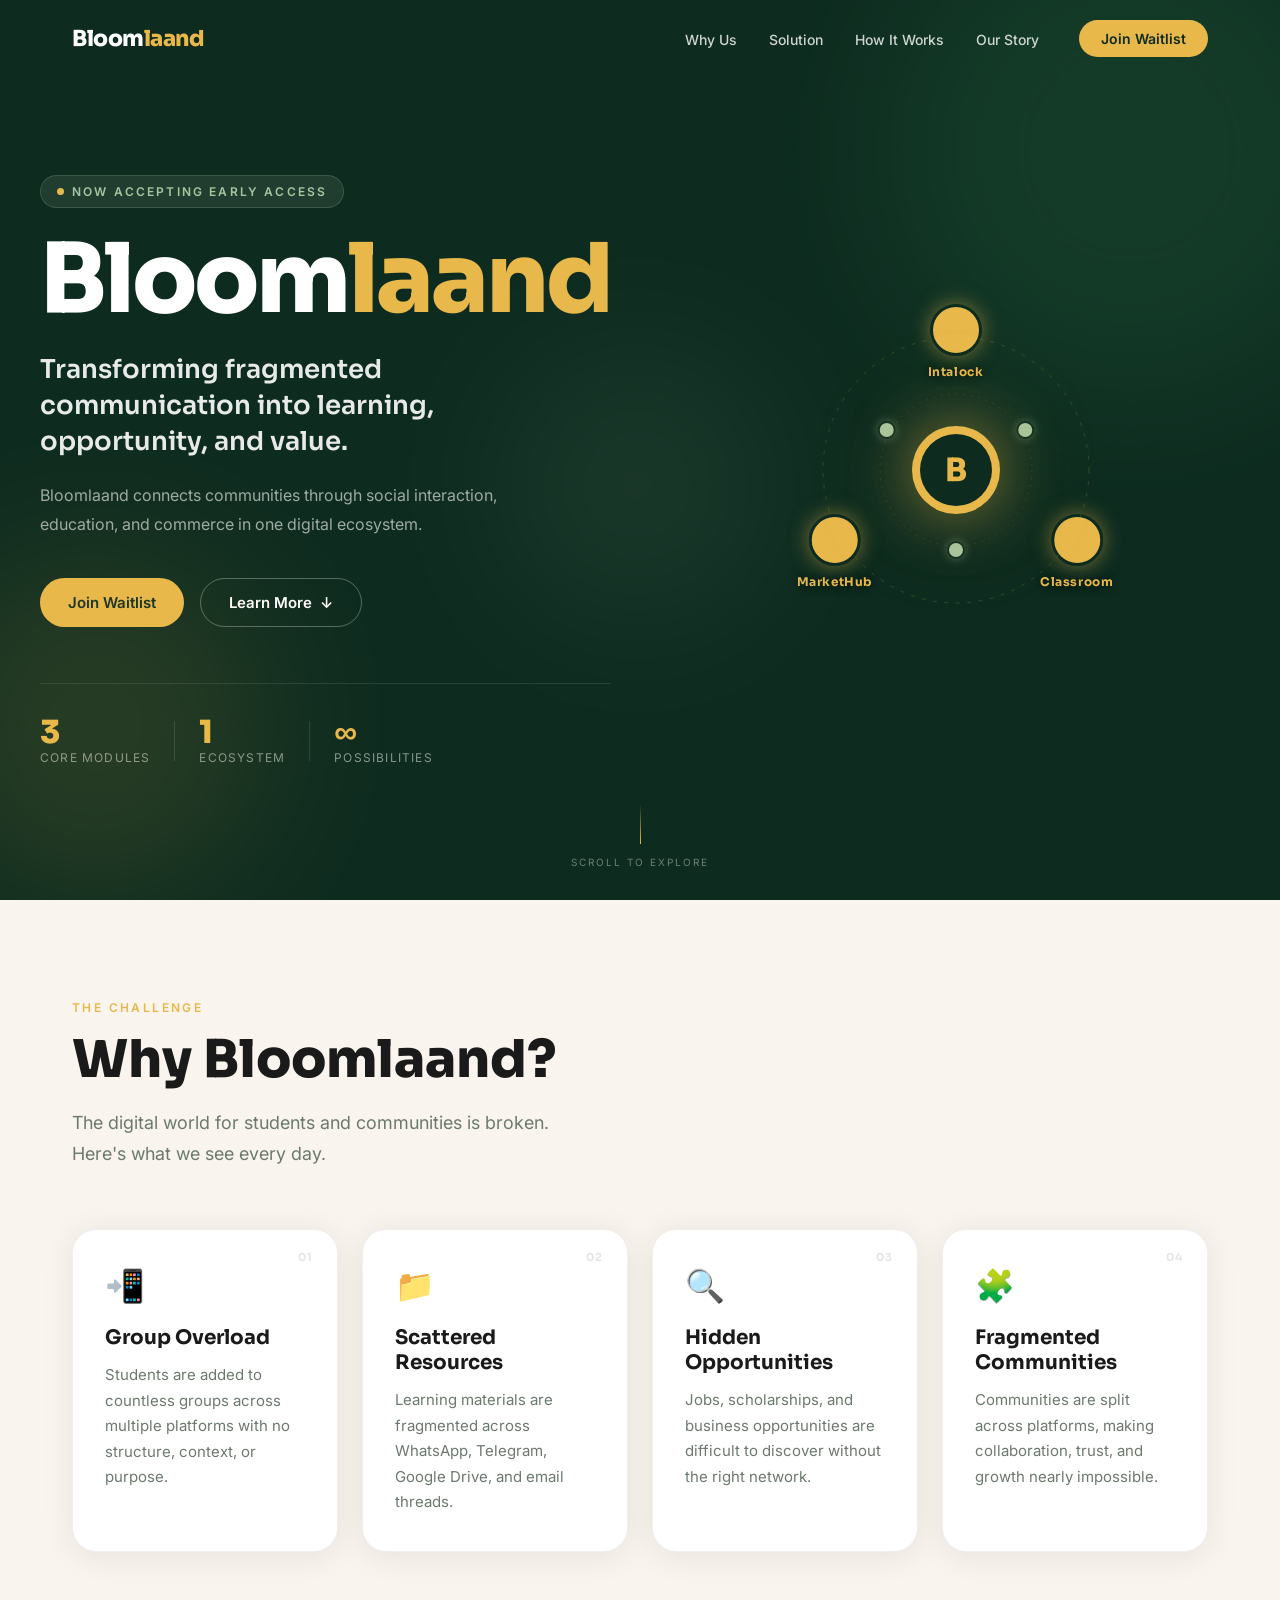
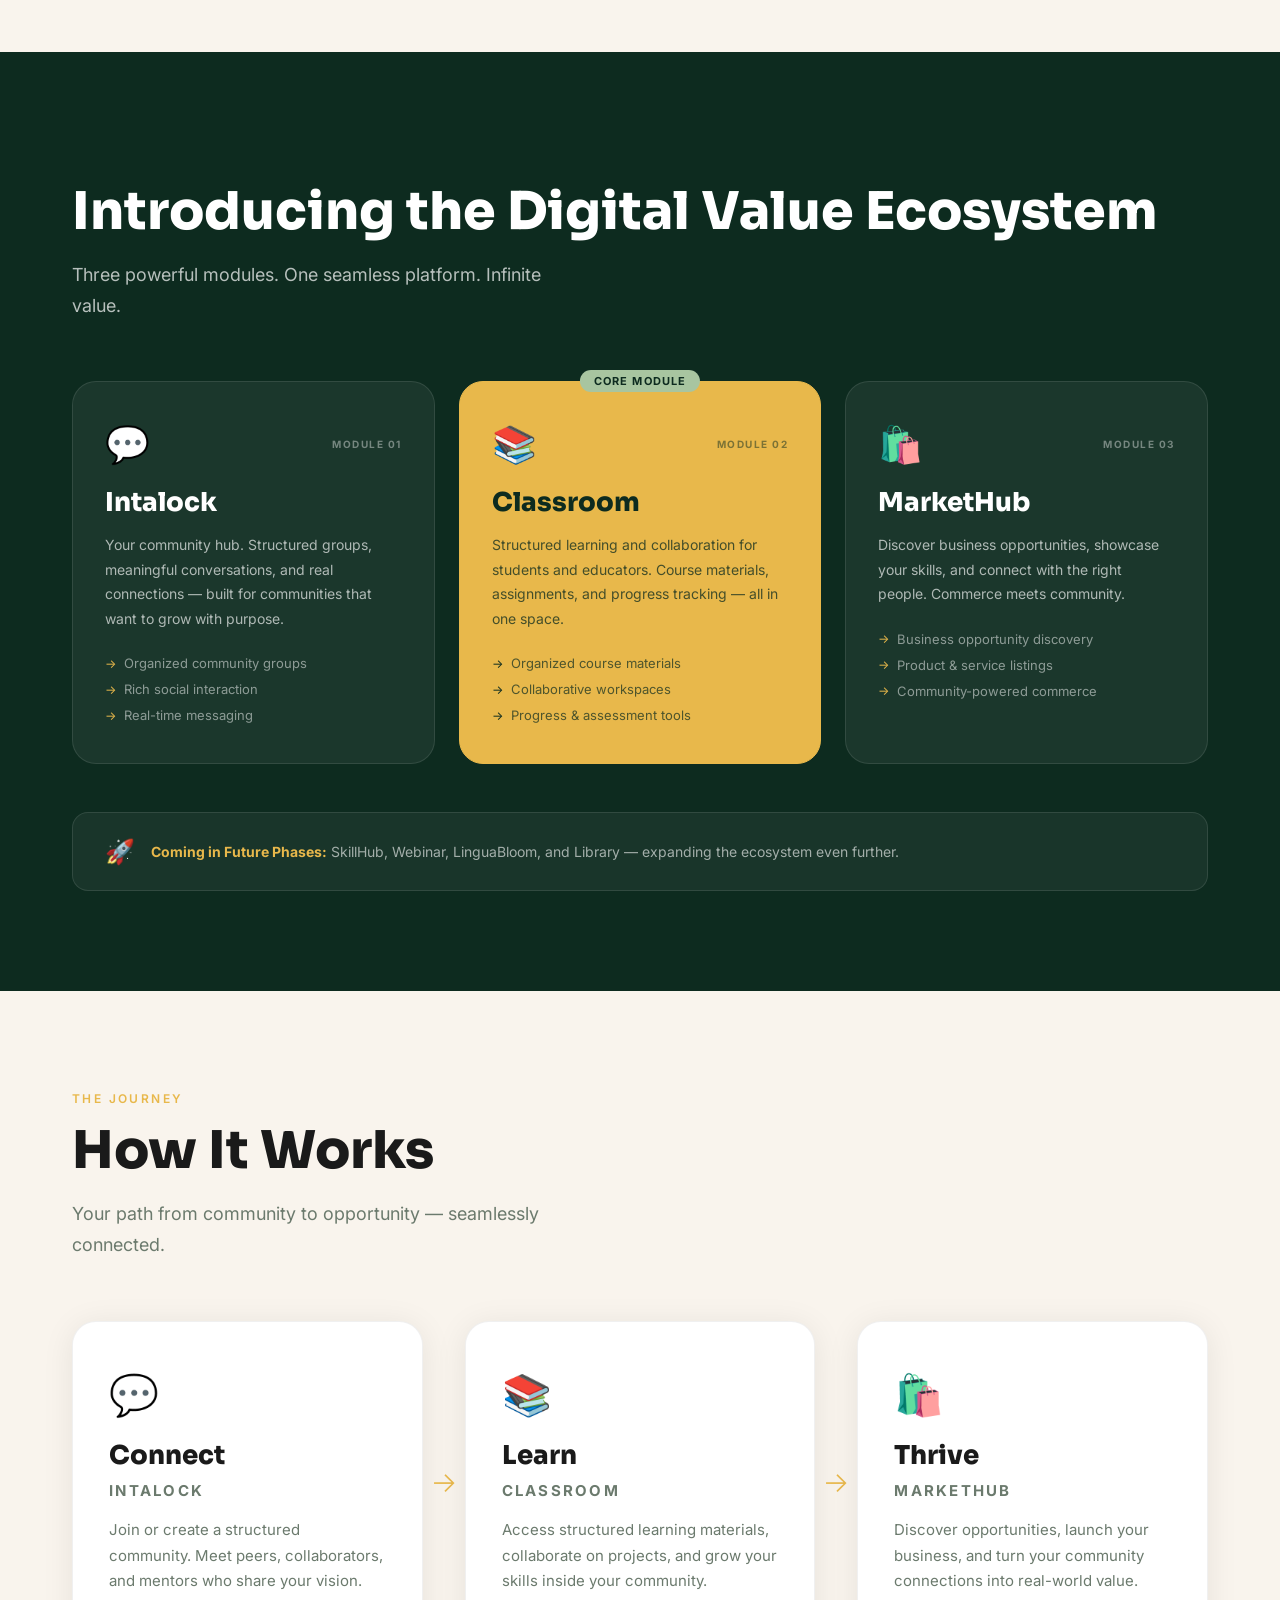
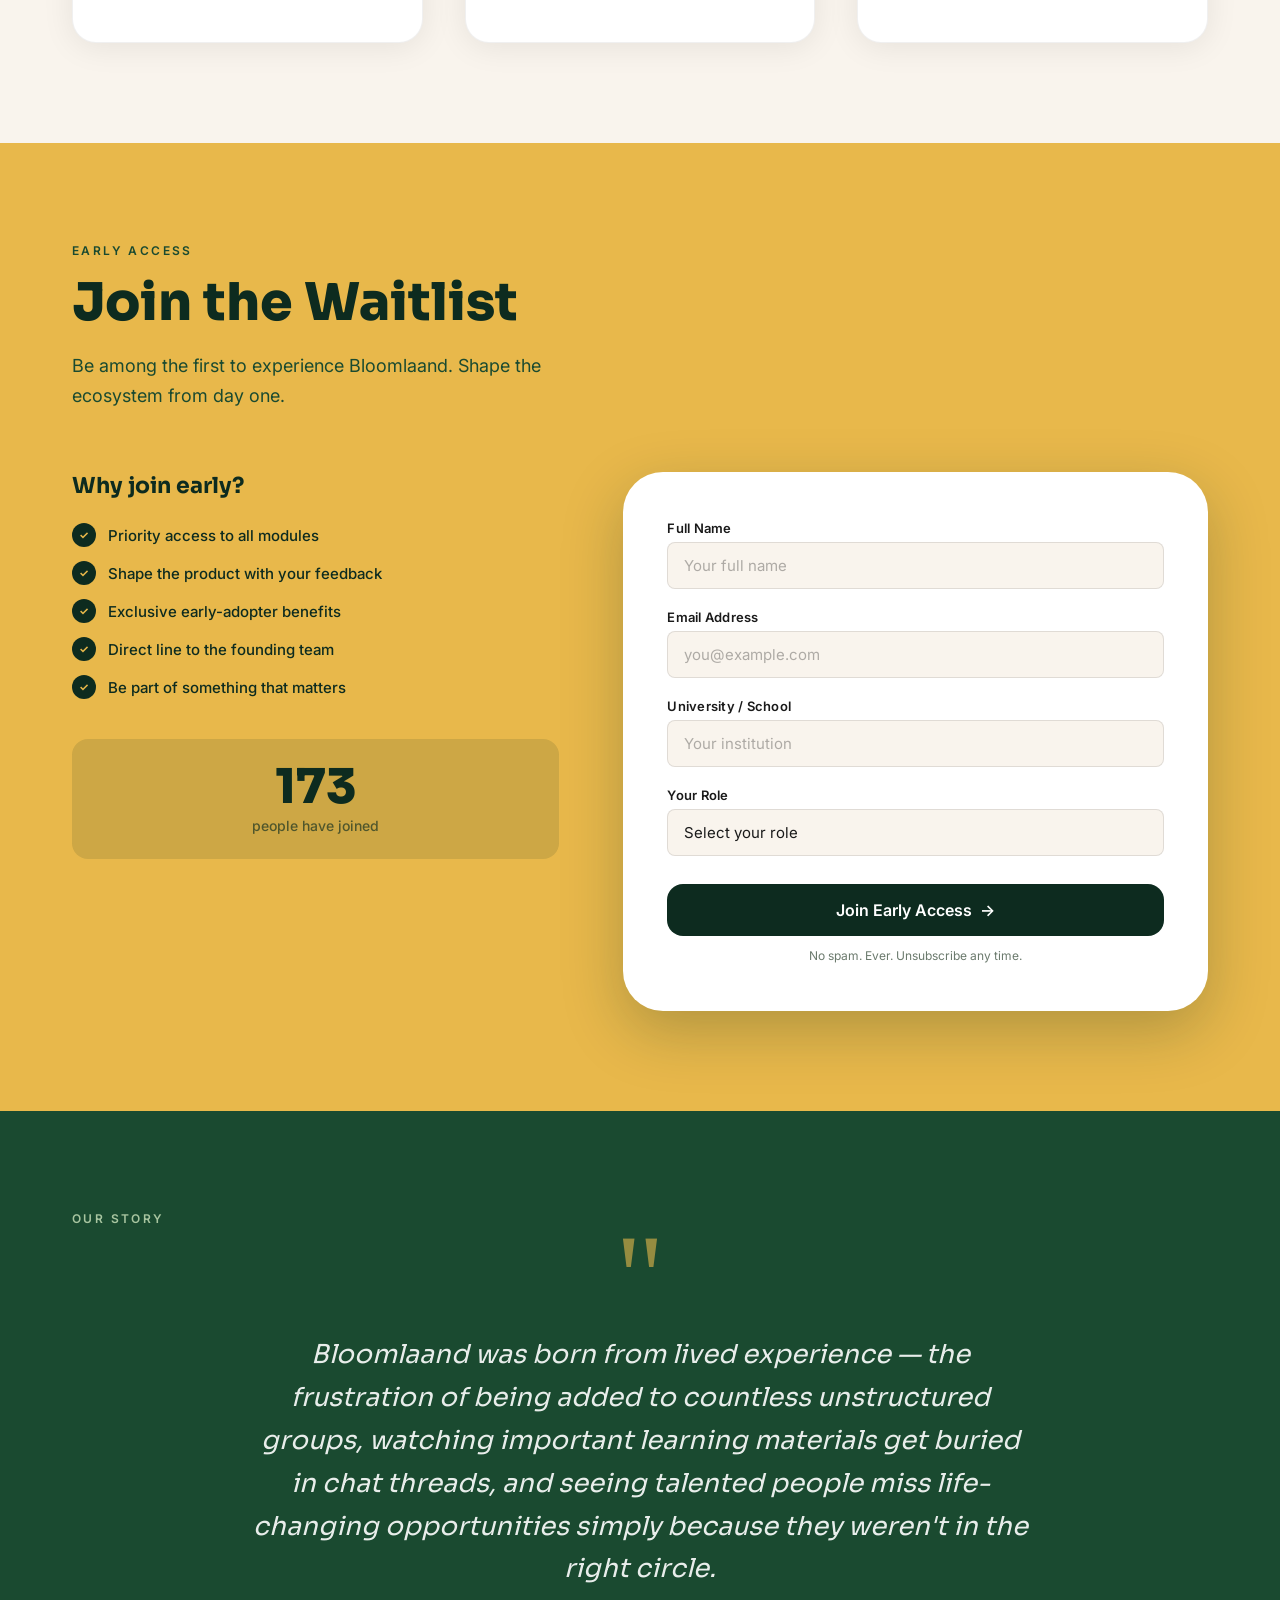
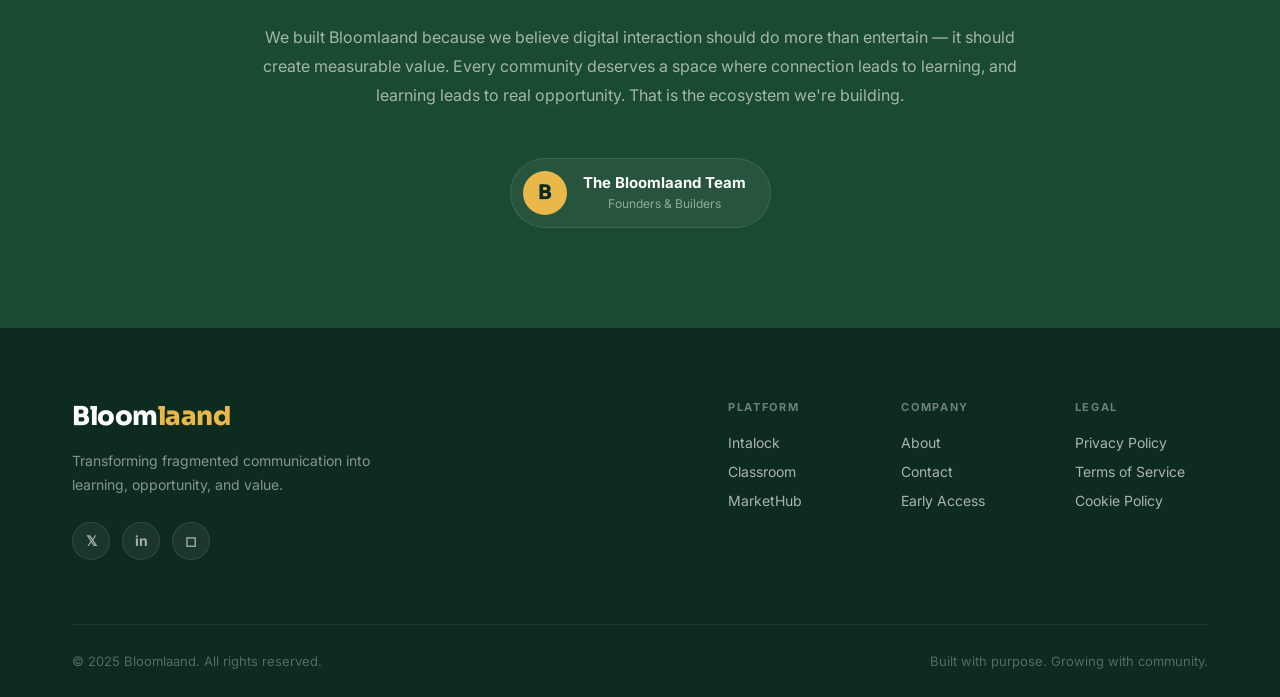
==== index.html @ a19d8951 "bloomlaand landing page" ====
<!DOCTYPE html>
<html lang="en">
<head>
  <meta charset="UTF-8" />
  <meta name="viewport" content="width=device-width, initial-scale=1.0"/>
  <title>Bloomlaand — Digital Value Ecosystem</title>
  <link rel="preconnect" href="https://fonts.googleapis.com"/>
  <link rel="preconnect" href="https://fonts.gstatic.com" crossorigin/>
  <link href="https://fonts.googleapis.com/css2?family=Sora:wght@300;400;600;700;800&family=Inter:wght@300;400;500;600&display=swap" rel="stylesheet"/>
  <link rel="stylesheet" href="style.css"/>
</head>
<body>

  <!-- NAV -->
  <nav class="nav" id="navbar">
    <div class="nav__inner">
      <a href="#" class="nav__logo">Bloom<span>laand</span></a>
      <ul class="nav__links">
        <li><a href="#problem">Why Us</a></li>
        <li><a href="#solution">Solution</a></li>
        <li><a href="#how">How It Works</a></li>
        <li><a href="#founder">Our Story</a></li>
      </ul>
      <a href="#waitlist" class="btn btn--nav">Join Waitlist</a>
      <button class="nav__toggle" id="navToggle" aria-label="Toggle menu">
        <span></span><span></span><span></span>
      </button>
    </div>
    <div class="nav__overlay" id="navOverlay"></div>
    <div class="nav__mobile" id="navMobile">
      <button class="nav__mobile-close" id="navClose" aria-label="Close menu">✕</button>
      <a href="#problem">Why Us</a>
      <a href="#solution">Solution</a>
      <a href="#how">How It Works</a>
      <a href="#founder">Our Story</a>
      <a href="#waitlist" class="btn btn--nav">Join Waitlist</a>
    </div>
  </nav>

  <!-- SECTION 1: HERO -->
  <section class="hero" id="home">
    <div class="hero__bg-orbs">
      <div class="orb orb--1"></div>
      <div class="orb orb--2"></div>
      <div class="orb orb--3"></div>
    </div>
    <div class="hero__content">
      <div class="hero__text">
        <div class="hero__eyebrow">
          <span class="dot"></span> Now Accepting Early Access
        </div>
        <h1 class="hero__logo">Bloom<span>laand</span></h1>
        <h2 class="hero__headline">
          Transforming fragmented communication into learning, opportunity, and value.
        </h2>
        <p class="hero__sub">
          Bloomlaand connects communities through social interaction, education, and commerce in one digital ecosystem.
        </p>
        <div class="hero__cta">
          <a href="#waitlist" class="btn btn--primary">Join Waitlist</a>
          <a href="#solution" class="btn btn--ghost">Learn More <span class="arrow">↓</span></a>
        </div>
        <div class="hero__stats">
          <div class="stat">
            <strong>3</strong>
            <span>Core Modules</span>
          </div>
          <div class="stat__divider"></div>
          <div class="stat">
            <strong>1</strong>
            <span>Ecosystem</span>
          </div>
          <div class="stat__divider"></div>
          <div class="stat">
            <strong>∞</strong>
            <span>Possibilities</span>
          </div>
        </div>
      </div>
      <div class="hero__visual">
        <div class="orbit-system" id="orbitSystem">
          <div class="orbit-ring orbit-ring--outer">
            <div class="orbit-node" data-label="Intalock" data-icon="💬" style="--angle: 0deg;">
              <div class="node-dot"></div>
              <div class="node-label">Intalock</div>
            </div>
            <div class="orbit-node" data-label="Classroom" data-icon="📚" style="--angle: 120deg;">
              <div class="node-dot"></div>
              <div class="node-label">Classroom</div>
            </div>
            <div class="orbit-node" data-label="MarketHub" data-icon="🛒" style="--angle: 240deg;">
              <div class="node-dot"></div>
              <div class="node-label">MarketHub</div>
            </div>
          </div>
          <div class="orbit-ring orbit-ring--inner">
            <div class="orbit-node orbit-node--small" style="--angle: 60deg;"><div class="node-dot"></div></div>
            <div class="orbit-node orbit-node--small" style="--angle: 180deg;"><div class="node-dot"></div></div>
            <div class="orbit-node orbit-node--small" style="--angle: 300deg;"><div class="node-dot"></div></div>
          </div>
          <div class="orbit-center">
            <div class="orbit-center__inner">
              <span class="orbit-center__letter">B</span>
            </div>
          </div>
          <svg class="orbit-svg" viewBox="0 0 400 400" xmlns="http://www.w3.org/2000/svg">
            <circle cx="200" cy="200" r="140" fill="none" stroke="rgba(232,184,75,0.2)" stroke-width="1" stroke-dasharray="4 8"/>
            <circle cx="200" cy="200" r="80" fill="none" stroke="rgba(168,197,160,0.15)" stroke-width="1" stroke-dasharray="2 6"/>
          </svg>
        </div>
      </div>
    </div>
    <div class="hero__scroll-cue">
      <div class="scroll-line"></div>
      <span>Scroll to explore</span>
    </div>
  </section>

  <!-- SECTION 2: THE PROBLEM -->
  <section class="problem section" id="problem">
    <div class="container">
      <div class="section-label">The Challenge</div>
      <h2 class="section-title">Why Bloomlaand?</h2>
      <p class="section-intro">The digital world for students and communities is broken. Here's what we see every day.</p>
      <div class="problem__grid">
        <div class="problem-card" data-index="01">
          <div class="problem-card__icon">📲</div>
          <h3>Group Overload</h3>
          <p>Students are added to countless groups across multiple platforms with no structure, context, or purpose.</p>
        </div>
        <div class="problem-card" data-index="02">
          <div class="problem-card__icon">📁</div>
          <h3>Scattered Resources</h3>
          <p>Learning materials are fragmented across WhatsApp, Telegram, Google Drive, and email threads.</p>
        </div>
        <div class="problem-card" data-index="03">
          <div class="problem-card__icon">🔍</div>
          <h3>Hidden Opportunities</h3>
          <p>Jobs, scholarships, and business opportunities are difficult to discover without the right network.</p>
        </div>
        <div class="problem-card" data-index="04">
          <div class="problem-card__icon">🧩</div>
          <h3>Fragmented Communities</h3>
          <p>Communities are split across platforms, making collaboration, trust, and growth nearly impossible.</p>
        </div>
      </div>
    </div>
  </section>

  <!-- SECTION 3: THE SOLUTION -->
  <section class="solution section section--dark" id="solution">
    <div class="container">
      <div class="section-label section-label--light">Our Answer</div>
      <h2 class="section-title section-title--light">Introducing the Digital Value Ecosystem</h2>
      <p class="section-intro section-intro--light">Three powerful modules. One seamless platform. Infinite value.</p>

      <div class="solution__cards">
        <div class="sol-card">
          <div class="sol-card__top">
            <div class="sol-card__icon">💬</div>
            <div class="sol-card__tag">Module 01</div>
          </div>
          <h3 class="sol-card__title">Intalock</h3>
          <p class="sol-card__desc">Your community hub. Structured groups, meaningful conversations, and real connections — built for communities that want to grow with purpose.</p>
          <ul class="sol-card__features">
            <li>Organized community groups</li>
            <li>Rich social interaction</li>
            <li>Real-time messaging</li>
          </ul>
        </div>
        <div class="sol-card sol-card--featured">
          <div class="sol-card__badge">Core Module</div>
          <div class="sol-card__top">
            <div class="sol-card__icon">📚</div>
            <div class="sol-card__tag">Module 02</div>
          </div>
          <h3 class="sol-card__title">Classroom</h3>
          <p class="sol-card__desc">Structured learning and collaboration for students and educators. Course materials, assignments, and progress tracking — all in one space.</p>
          <ul class="sol-card__features">
            <li>Organized course materials</li>
            <li>Collaborative workspaces</li>
            <li>Progress & assessment tools</li>
          </ul>
        </div>
        <div class="sol-card">
          <div class="sol-card__top">
            <div class="sol-card__icon">🛍️</div>
            <div class="sol-card__tag">Module 03</div>
          </div>
          <h3 class="sol-card__title">MarketHub</h3>
          <p class="sol-card__desc">Discover business opportunities, showcase your skills, and connect with the right people. Commerce meets community.</p>
          <ul class="sol-card__features">
            <li>Business opportunity discovery</li>
            <li>Product & service listings</li>
            <li>Community-powered commerce</li>
          </ul>
        </div>
      </div>

      <div class="coming-soon">
        <div class="coming-soon__icon">🚀</div>
        <p><strong>Coming in Future Phases:</strong> SkillHub, Webinar, LinguaBloom, and Library — expanding the ecosystem even further.</p>
      </div>
    </div>
  </section>

  <!-- SECTION 4: HOW IT WORKS -->
  <section class="how section" id="how">
    <div class="container">
      <div class="section-label">The Journey</div>
      <h2 class="section-title">How It Works</h2>
      <p class="section-intro">Your path from community to opportunity — seamlessly connected.</p>
      <div class="flow">
        <div class="flow__step" id="flowStep1">
          <div class="flow__icon">💬</div>
          <div class="flow__content">
            <h3>Connect</h3>
            <p class="flow__module">Intalock</p>
            <p>Join or create a structured community. Meet peers, collaborators, and mentors who share your vision.</p>
          </div>
        </div>
        <div class="flow__arrow" id="flowArrow1">
          <div class="arrow-line"></div>
          <span>→</span>
        </div>
        <div class="flow__step" id="flowStep2">
          <div class="flow__icon">📚</div>
          <div class="flow__content">
            <h3>Learn</h3>
            <p class="flow__module">Classroom</p>
            <p>Access structured learning materials, collaborate on projects, and grow your skills inside your community.</p>
          </div>
        </div>
        <div class="flow__arrow" id="flowArrow2">
          <div class="arrow-line"></div>
          <span>→</span>
        </div>
        <div class="flow__step" id="flowStep3">
          <div class="flow__icon">🛍️</div>
          <div class="flow__content">
            <h3>Thrive</h3>
            <p class="flow__module">MarketHub</p>
            <p>Discover opportunities, launch your business, and turn your community connections into real-world value.</p>
          </div>
        </div>
      </div>

      <div class="flow__mobile">
        <div class="flow-mobile__item">
          <div class="flow-mobile__num">1</div>
          <div class="flow-mobile__body">
            <h4>Connect via Intalock</h4>
            <p>Build your community</p>
          </div>
        </div>
        <div class="flow-mobile__connector"></div>
        <div class="flow-mobile__item">
          <div class="flow-mobile__num">2</div>
          <div class="flow-mobile__body">
            <h4>Learn in Classroom</h4>
            <p>Grow your skills</p>
          </div>
        </div>
        <div class="flow-mobile__connector"></div>
        <div class="flow-mobile__item">
          <div class="flow-mobile__num">3</div>
          <div class="flow-mobile__body">
            <h4>Thrive on MarketHub</h4>
            <p>Unlock opportunities</p>
          </div>
        </div>
      </div>
    </div>
  </section>

  <!-- SECTION 5: WAITLIST -->
  <section class="waitlist section section--gold" id="waitlist">
    <div class="container">
      <div class="section-label section-label--dark">Early Access</div>
      <h2 class="section-title section-title--dark">Join the Waitlist</h2>
      <p class="section-intro section-intro--dark">Be among the first to experience Bloomlaand. Shape the ecosystem from day one.</p>

      <div class="waitlist__wrapper">
        <div class="waitlist__perks">
          <h3>Why join early?</h3>
          <ul>
            <li><span>✓</span> Priority access to all modules</li>
            <li><span>✓</span> Shape the product with your feedback</li>
            <li><span>✓</span> Exclusive early-adopter benefits</li>
            <li><span>✓</span> Direct line to the founding team</li>
            <li><span>✓</span> Be part of something that matters</li>
          </ul>
          <div class="waitlist__count">
            <strong id="waitlistCount">0</strong>
            <span>people have joined</span>
          </div>
        </div>
        <form class="waitlist__form" id="waitlistForm" action="https://formspree.io/f/your-form-id" method="POST">
          <div class="form-group">
            <label for="name">Full Name</label>
            <input type="text" id="name" name="name" placeholder="Your full name" required/>
          </div>
          <div class="form-group">
            <label for="email">Email Address</label>
            <input type="email" id="email" name="email" placeholder="you@example.com" required/>
          </div>
          <div class="form-group">
            <label for="school">University / School</label>
            <input type="text" id="school" name="school" placeholder="Your institution"/>
          </div>
          <div class="form-group">
            <label for="role">Your Role</label>
            <select id="role" name="role" required>
              <option value="" disabled selected>Select your role</option>
              <option value="student">Student</option>
              <option value="tutor">Tutor</option>
              <option value="business-owner">Business Owner</option>
              <option value="creator">Creator</option>
            </select>
          </div>
          <button type="submit" class="btn btn--submit">
            <span class="btn-text">Join Early Access</span>
            <span class="btn-icon">→</span>
          </button>
          <p class="form-note">No spam. Ever. Unsubscribe any time.</p>
          <div class="form-success" id="formSuccess">
            <div class="form-success__icon">🎉</div>
            <h4>You're on the list!</h4>
            <p>Welcome to Bloomlaand. We'll be in touch soon.</p>
          </div>
        </form>
      </div>
    </div>
  </section>

  <!-- SECTION 6: FOUNDER STORY -->
  <section class="founder section section--dark" id="founder">
    <div class="container">
      <div class="section-label section-label--light">Our Story</div>
      <div class="founder__wrapper">
        <div class="founder__quote-mark">"</div>
        <blockquote class="founder__quote">
          Bloomlaand was born from lived experience — the frustration of being added to countless unstructured groups, watching important learning materials get buried in chat threads, and seeing talented people miss life-changing opportunities simply because they weren't in the right circle.
        </blockquote>
        <p class="founder__body">
          We built Bloomlaand because we believe digital interaction should do more than entertain — it should create measurable value. Every community deserves a space where connection leads to learning, and learning leads to real opportunity. That is the ecosystem we're building.
        </p>
        <div class="founder__sig">
          <div class="founder__avatar">B</div>
          <div>
            <strong>The Bloomlaand Team</strong>
            <span>Founders & Builders</span>
          </div>
        </div>
      </div>
    </div>
  </section>

  <!-- SECTION 7: FOOTER -->
  <footer class="footer">
    <div class="container">
      <div class="footer__top">
        <div class="footer__brand">
          <a href="#" class="footer__logo">Bloom<span>laand</span></a>
          <p>Transforming fragmented communication into learning, opportunity, and value.</p>
          <div class="footer__social">
            <a href="#" aria-label="Twitter">𝕏</a>
            <a href="#" aria-label="LinkedIn">in</a>
            <a href="#" aria-label="Instagram">◻</a>
          </div>
        </div>
        <div class="footer__links">
          <div class="footer__col">
            <h4>Platform</h4>
            <a href="#solution">Intalock</a>
            <a href="#solution">Classroom</a>
            <a href="#solution">MarketHub</a>
          </div>
          <div class="footer__col">
            <h4>Company</h4>
            <a href="#founder">About</a>
            <a href="mailto:hello@bloomlaand.com">Contact</a>
            <a href="#waitlist">Early Access</a>
          </div>
          <div class="footer__col">
            <h4>Legal</h4>
            <a href="#">Privacy Policy</a>
            <a href="#">Terms of Service</a>
            <a href="#">Cookie Policy</a>
          </div>
        </div>
      </div>
      <div class="footer__bottom">
        <p>© 2025 Bloomlaand. All rights reserved.</p>
        <p>Built with purpose. Growing with community.</p>
      </div>
    </div>
  </footer>

  <script src="script.js"></script>
</body>
</html>
---- style.css ----
/* =============================================
   BLOOMLAAND — LANDING PAGE STYLES
   Palette:
     --green-deep:  #0D2B1F  (hero bg)
     --green-mid:   #1A4A30  (dark sections)
     --gold:        #E8B84B  (primary accent)
     --sage:        #A8C5A0  (secondary accent)
     --cream:       #F9F4ED  (light sections)
     --white:       #FFFFFF
   Fonts: Sora (display), Inter (body)
   ============================================= */

/* ─── RESET & BASE ─── */
*, *::before, *::after { box-sizing: border-box; margin: 0; padding: 0; }

:root {
  --green-deep: #0D2B1F;
  --green-mid: #1A4A30;
  --green-light: #2A6B44;
  --gold: #E8B84B;
  --gold-light: #F2CC72;
  --gold-dark: #C49A30;
  --sage: #A8C5A0;
  --cream: #F9F4ED;
  --white: #FFFFFF;
  --text-dark: #1A1A1A;
  --text-muted: #6B7A6D;

  --font-display: 'Sora', sans-serif;
  --font-body: 'Inter', sans-serif;

  --radius-sm: 8px;
  --radius-md: 16px;
  --radius-lg: 24px;
  --radius-xl: 40px;

  --shadow-card: 0 4px 32px rgba(0,0,0,0.08);
  --shadow-card-hover: 0 12px 48px rgba(0,0,0,0.14);

  --transition: all 0.3s cubic-bezier(0.4, 0, 0.2, 1);
}

html { scroll-behavior: smooth; }

body {
  font-family: var(--font-body);
  color: var(--text-dark);
  background: var(--cream);
  overflow-x: hidden;
  -webkit-font-smoothing: antialiased;
}

/* ─── UTILITY ─── */
.container {
  max-width: 1200px;
  margin: 0 auto;
  padding: 0 32px;
}

.section {
  padding: 100px 0;
}

.section--dark {
  background: var(--green-deep);
}

.section--gold {
  background: var(--gold);
}

.section-label {
  font-family: var(--font-body);
  font-size: 12px;
  font-weight: 600;
  letter-spacing: 0.2em;
  text-transform: uppercase;
  color: var(--gold);
  margin-bottom: 16px;
}

.section-label--light { color: var(--sage); }
.section-label--dark { color: var(--green-mid); }

.section-title {
  font-family: var(--font-display);
  font-size: clamp(32px, 5vw, 52px);
  font-weight: 800;
  line-height: 1.1;
  color: var(--text-dark);
  margin-bottom: 20px;
}

.section-title--light { color: var(--white); }
.section-title--dark { color: var(--green-deep); }

.section-intro {
  font-size: 18px;
  color: var(--text-muted);
  max-width: 520px;
  line-height: 1.7;
  margin-bottom: 60px;
}

.section-intro--light { color: rgba(255,255,255,0.7); }
.section-intro--dark { color: var(--green-mid); }

/* ─── BUTTONS ─── */
.btn {
  display: inline-flex;
  align-items: center;
  gap: 8px;
  font-family: var(--font-body);
  font-weight: 600;
  font-size: 15px;
  padding: 14px 28px;
  border-radius: 100px;
  border: none;
  cursor: pointer;
  text-decoration: none;
  transition: var(--transition);
  white-space: nowrap;
}

.btn--primary {
  background: var(--gold);
  color: var(--green-deep);
}

.btn--primary:hover {
  background: var(--gold-light);
  transform: translateY(-2px);
  box-shadow: 0 8px 24px rgba(232,184,75,0.4);
}

.btn--ghost {
  background: transparent;
  color: var(--white);
  border: 1.5px solid rgba(255,255,255,0.3);
}

.btn--ghost:hover {
  border-color: var(--gold);
  color: var(--gold);
  background: rgba(232,184,75,0.08);
}

.btn--nav {
  background: var(--gold);
  color: var(--green-deep);
  padding: 10px 22px;
  font-size: 14px;
}

.btn--nav:hover {
  background: var(--gold-light);
  transform: translateY(-1px);
}

.btn--submit {
  width: 100%;
  justify-content: center;
  background: var(--green-deep);
  color: var(--white);
  padding: 16px 32px;
  font-size: 16px;
  border-radius: var(--radius-md);
  margin-top: 8px;
}

.btn--submit:hover {
  background: var(--green-mid);
  transform: translateY(-2px);
  box-shadow: 0 8px 24px rgba(13,43,31,0.3);
}

.btn .arrow { transition: transform 0.3s; }
.btn:hover .arrow { transform: translateY(3px); }

/* ─── NAV ─── */
.nav {
  position: fixed;
  top: 0;
  left: 0;
  right: 0;
  z-index: 999;
  transition: var(--transition);
  padding: 0;
}

.nav.scrolled {
  background: rgba(13,43,31,0.95);
  backdrop-filter: blur(12px);
  -webkit-backdrop-filter: blur(12px);
  box-shadow: 0 2px 24px rgba(0,0,0,0.2);
}

.nav__inner {
  max-width: 1200px;
  margin: 0 auto;
  padding: 20px 32px;
  display: flex;
  align-items: center;
  gap: 40px;
}

.nav__logo {
  font-family: var(--font-display);
  font-size: 22px;
  font-weight: 800;
  color: var(--white);
  text-decoration: none;
  letter-spacing: -0.5px;
}

.nav__logo span { color: var(--gold); }

.nav__links {
  display: flex;
  list-style: none;
  gap: 32px;
  margin-left: auto;
}

.nav__links a {
  text-decoration: none;
  color: rgba(255,255,255,0.8);
  font-size: 14px;
  font-weight: 500;
  transition: var(--transition);
}

.nav__links a:hover { color: var(--gold); }

.nav__toggle {
  display: none;
  flex-direction: column;
  gap: 5px;
  background: none;
  border: none;
  cursor: pointer;
  padding: 4px;
  margin-left: auto;
}

.nav__toggle span {
  display: block;
  width: 24px;
  height: 2px;
  background: var(--white);
  border-radius: 2px;
  transition: var(--transition);
}

/* Mobile nav overlay backdrop */
.nav__overlay {
  display: none;
  position: fixed;
  inset: 0;
  background: rgba(0,0,0,0.5);
  z-index: 997;
  opacity: 0;
  transition: opacity 0.35s ease;
  backdrop-filter: blur(2px);
  -webkit-backdrop-filter: blur(2px);
}

.nav__overlay.open {
  display: block;
  opacity: 1;
}

/* Right-side drawer */
.nav__mobile {
  position: fixed;
  top: 0;
  right: 0;
  height: 100vh;
  width: 300px;
  max-width: 85vw;
  background: rgba(13,43,31,0.99);
  backdrop-filter: blur(16px);
  -webkit-backdrop-filter: blur(16px);
  border-left: 1px solid rgba(255,255,255,0.08);
  z-index: 998;
  display: flex;
  flex-direction: column;
  gap: 0;
  padding: 80px 32px 40px;
  transform: translateX(100%);
  transition: transform 0.4s cubic-bezier(0.4, 0, 0.2, 1);
  overflow-y: auto;
}

.nav__mobile.open {
  transform: translateX(0);
}

.nav__mobile-close {
  position: absolute;
  top: 20px;
  right: 24px;
  background: rgba(255,255,255,0.08);
  border: 1px solid rgba(255,255,255,0.12);
  color: var(--white);
  width: 38px;
  height: 38px;
  border-radius: 50%;
  font-size: 16px;
  cursor: pointer;
  display: flex;
  align-items: center;
  justify-content: center;
  transition: var(--transition);
}

.nav__mobile-close:hover {
  background: var(--gold);
  color: var(--green-deep);
  border-color: var(--gold);
}


.nav__mobile a {
  color: rgba(255,255,255,0.85);
  text-decoration: none;
  font-size: 17px;
  font-weight: 500;
  padding: 16px 0;
  border-bottom: 1px solid rgba(255,255,255,0.06);
  transition: var(--transition);
  letter-spacing: 0.01em;
}

.nav__mobile a:hover { color: var(--gold); padding-left: 6px; }
.nav__mobile .btn--nav { margin-top: 24px; text-align: center; justify-content: center; border-radius: var(--radius-md); }

/* ─── HERO ─── */
.hero {
  min-height: 100vh;
  background: var(--green-deep);
  position: relative;
  overflow: hidden;
  display: flex;
  flex-direction: column;
  justify-content: center;
  padding: 120px 32px 80px;
}

.hero__bg-orbs {
  position: absolute;
  inset: 0;
  pointer-events: none;
}

.orb {
  position: absolute;
  border-radius: 50%;
  filter: blur(80px);
  opacity: 0.25;
}

.orb--1 {
  width: 500px;
  height: 500px;
  background: var(--green-light);
  top: -100px;
  right: -100px;
}

.orb--2 {
  width: 350px;
  height: 350px;
  background: var(--gold);
  bottom: 0;
  left: -80px;
  opacity: 0.12;
}

.orb--3 {
  width: 250px;
  height: 250px;
  background: var(--sage);
  top: 40%;
  left: 40%;
  opacity: 0.1;
}

.hero__content {
  max-width: 1200px;
  margin: 0 auto;
  width: 100%;
  display: grid;
  grid-template-columns: 1fr 1fr;
  gap: 60px;
  align-items: center;
}

.hero__eyebrow {
  display: inline-flex;
  align-items: center;
  gap: 8px;
  font-size: 12px;
  font-weight: 600;
  letter-spacing: 0.18em;
  text-transform: uppercase;
  color: var(--sage);
  margin-bottom: 24px;
  background: rgba(168,197,160,0.12);
  padding: 8px 16px;
  border-radius: 100px;
  border: 1px solid rgba(168,197,160,0.2);
}

.dot {
  width: 7px;
  height: 7px;
  background: var(--gold);
  border-radius: 50%;
  animation: pulse 2s ease-in-out infinite;
}

@keyframes pulse {
  0%, 100% { opacity: 1; transform: scale(1); }
  50% { opacity: 0.5; transform: scale(0.8); }
}

.hero__logo {
  font-family: var(--font-display);
  font-size: clamp(52px, 8vw, 96px);
  font-weight: 800;
  color: var(--white);
  line-height: 1;
  margin-bottom: 24px;
  letter-spacing: -3px;
}

.hero__logo span { color: var(--gold); }

.hero__headline {
  font-family: var(--font-display);
  font-size: clamp(20px, 2.5vw, 26px);
  font-weight: 600;
  color: rgba(255,255,255,0.9);
  line-height: 1.4;
  margin-bottom: 20px;
  max-width: 520px;
}

.hero__sub {
  font-size: 16px;
  color: rgba(255,255,255,0.6);
  line-height: 1.8;
  max-width: 460px;
  margin-bottom: 40px;
}

.hero__cta {
  display: flex;
  gap: 16px;
  flex-wrap: wrap;
  margin-bottom: 56px;
}

.hero__stats {
  display: flex;
  align-items: center;
  gap: 24px;
  padding-top: 32px;
  border-top: 1px solid rgba(255,255,255,0.1);
}

.stat {
  display: flex;
  flex-direction: column;
  gap: 2px;
}

.stat strong {
  font-family: var(--font-display);
  font-size: 32px;
  font-weight: 800;
  color: var(--gold);
  line-height: 1;
}

.stat span {
  font-size: 12px;
  color: rgba(255,255,255,0.5);
  text-transform: uppercase;
  letter-spacing: 0.1em;
}

.stat__divider {
  width: 1px;
  height: 40px;
  background: rgba(255,255,255,0.12);
}

/* ORBIT VISUAL */
.hero__visual {
  display: flex;
  align-items: center;
  justify-content: center;
}

.orbit-system {
  position: relative;
  width: 380px;
  height: 380px;
}

.orbit-svg {
  position: absolute;
  inset: 0;
  width: 100%;
  height: 100%;
}

.orbit-ring {
  position: absolute;
  top: 50%;
  left: 50%;
  transform: translate(-50%, -50%);
  border-radius: 50%;
}

.orbit-ring--outer {
  width: 280px;
  height: 280px;
  animation: orbit-spin 20s linear infinite;
}

.orbit-ring--inner {
  width: 160px;
  height: 160px;
  animation: orbit-spin 12s linear infinite reverse;
}

@keyframes orbit-spin {
  from { transform: translate(-50%, -50%) rotate(0deg); }
  to { transform: translate(-50%, -50%) rotate(360deg); }
}

.orbit-node {
  position: absolute;
  top: 50%;
  left: 50%;
  width: 52px;
  height: 52px;
  margin: -26px 0 0 -26px;
  transform: rotate(calc(var(--angle))) translateY(-140px) rotate(calc(-1 * var(--angle)));
}

.orbit-ring--inner .orbit-node {
  width: 18px;
  height: 18px;
  margin: -9px 0 0 -9px;
  transform: rotate(calc(var(--angle))) translateY(-80px) rotate(calc(-1 * var(--angle)));
}

.node-dot {
  width: 100%;
  height: 100%;
  background: var(--gold);
  border-radius: 50%;
  border: 3px solid var(--green-deep);
  box-shadow: 0 0 20px rgba(232,184,75,0.5);
  transition: var(--transition);
}

.orbit-node--small .node-dot {
  background: var(--sage);
  box-shadow: 0 0 10px rgba(168,197,160,0.4);
  border-width: 2px;
}

.node-label {
  position: absolute;
  top: 60px;
  left: 50%;
  transform: translateX(-50%);
  white-space: nowrap;
  font-family: var(--font-display);
  font-size: 12px;
  font-weight: 700;
  color: var(--gold);
  letter-spacing: 0.05em;
  text-shadow: 0 1px 8px rgba(0,0,0,0.8);
  pointer-events: none;
}

.orbit-center {
  position: absolute;
  top: 50%;
  left: 50%;
  transform: translate(-50%, -50%);
  width: 88px;
  height: 88px;
  background: var(--gold);
  border-radius: 50%;
  display: flex;
  align-items: center;
  justify-content: center;
  box-shadow: 0 0 60px rgba(232,184,75,0.5), 0 0 120px rgba(232,184,75,0.2);
  animation: center-breathe 3s ease-in-out infinite;
}

@keyframes center-breathe {
  0%, 100% { box-shadow: 0 0 60px rgba(232,184,75,0.5), 0 0 120px rgba(232,184,75,0.2); }
  50% { box-shadow: 0 0 80px rgba(232,184,75,0.7), 0 0 160px rgba(232,184,75,0.3); }
}

.orbit-center__inner {
  width: 72px;
  height: 72px;
  background: var(--green-deep);
  border-radius: 50%;
  display: flex;
  align-items: center;
  justify-content: center;
}

.orbit-center__letter {
  font-family: var(--font-display);
  font-size: 32px;
  font-weight: 800;
  color: var(--gold);
}

/* HERO SCROLL CUE */
.hero__scroll-cue {
  display: flex;
  flex-direction: column;
  align-items: center;
  gap: 12px;
  position: absolute;
  bottom: 32px;
  left: 50%;
  transform: translateX(-50%);
  animation: fade-in-up 1s ease 1.5s both;
}

.scroll-line {
  width: 1px;
  height: 40px;
  background: linear-gradient(to bottom, transparent, var(--gold));
  animation: scroll-pulse 2s ease-in-out infinite;
}

@keyframes scroll-pulse {
  0%, 100% { opacity: 0.4; }
  50% { opacity: 1; }
}

.hero__scroll-cue span {
  font-size: 10px;
  letter-spacing: 0.2em;
  text-transform: uppercase;
  color: rgba(255,255,255,0.4);
}

/* ─── PROBLEM SECTION ─── */
.problem {
  background: var(--cream);
}

.problem__grid {
  display: grid;
  grid-template-columns: repeat(auto-fit, minmax(260px, 1fr));
  gap: 24px;
}

.problem-card {
  background: var(--white);
  border-radius: var(--radius-lg);
  padding: 36px 32px;
  border: 1px solid rgba(0,0,0,0.06);
  box-shadow: var(--shadow-card);
  transition: var(--transition);
  position: relative;
  overflow: hidden;
}

.problem-card::before {
  content: attr(data-index);
  position: absolute;
  top: 20px;
  right: 24px;
  font-family: var(--font-display);
  font-size: 11px;
  font-weight: 700;
  color: rgba(0,0,0,0.1);
  letter-spacing: 0.1em;
}

.problem-card:hover {
  transform: translateY(-6px);
  box-shadow: var(--shadow-card-hover);
  border-color: var(--gold);
}

.problem-card__icon {
  font-size: 32px;
  margin-bottom: 20px;
  display: block;
}

.problem-card h3 {
  font-family: var(--font-display);
  font-size: 20px;
  font-weight: 700;
  color: var(--text-dark);
  margin-bottom: 12px;
}

.problem-card p {
  font-size: 15px;
  color: var(--text-muted);
  line-height: 1.7;
}

/* ─── SOLUTION SECTION ─── */
.solution__cards {
  display: grid;
  grid-template-columns: repeat(3, 1fr);
  gap: 24px;
  margin-bottom: 48px;
}

.sol-card {
  background: rgba(255,255,255,0.06);
  border: 1px solid rgba(255,255,255,0.1);
  border-radius: var(--radius-lg);
  padding: 40px 32px;
  transition: var(--transition);
  position: relative;
}

.sol-card:hover {
  background: rgba(255,255,255,0.1);
  border-color: rgba(232,184,75,0.4);
  transform: translateY(-4px);
}

.sol-card--featured {
  background: var(--gold);
  border-color: var(--gold);
}

.sol-card--featured:hover {
  background: var(--gold-light);
  border-color: var(--gold-light);
}

.sol-card__badge {
  position: absolute;
  top: -12px;
  left: 50%;
  transform: translateX(-50%);
  background: var(--sage);
  color: var(--green-deep);
  font-size: 11px;
  font-weight: 700;
  letter-spacing: 0.1em;
  text-transform: uppercase;
  padding: 4px 14px;
  border-radius: 100px;
  white-space: nowrap;
}

.sol-card__top {
  display: flex;
  align-items: center;
  justify-content: space-between;
  margin-bottom: 20px;
}

.sol-card__icon { font-size: 36px; }

.sol-card__tag {
  font-size: 10px;
  font-weight: 700;
  letter-spacing: 0.15em;
  text-transform: uppercase;
  color: rgba(255,255,255,0.4);
}

.sol-card--featured .sol-card__tag { color: rgba(13,43,31,0.5); }

.sol-card__title {
  font-family: var(--font-display);
  font-size: 26px;
  font-weight: 800;
  color: var(--white);
  margin-bottom: 14px;
}

.sol-card--featured .sol-card__title { color: var(--green-deep); }

.sol-card__desc {
  font-size: 14px;
  line-height: 1.75;
  color: rgba(255,255,255,0.65);
  margin-bottom: 24px;
}

.sol-card--featured .sol-card__desc { color: rgba(13,43,31,0.75); }

.sol-card__features {
  list-style: none;
  display: flex;
  flex-direction: column;
  gap: 10px;
}

.sol-card__features li {
  font-size: 13px;
  color: rgba(255,255,255,0.5);
  display: flex;
  align-items: center;
  gap: 8px;
}

.sol-card__features li::before {
  content: '→';
  color: var(--gold);
  font-size: 12px;
}

.sol-card--featured .sol-card__features li { color: rgba(13,43,31,0.7); }
.sol-card--featured .sol-card__features li::before { color: var(--green-deep); }

.coming-soon {
  display: flex;
  align-items: center;
  gap: 16px;
  background: rgba(255,255,255,0.05);
  border: 1px solid rgba(255,255,255,0.1);
  border-radius: var(--radius-md);
  padding: 24px 32px;
}

.coming-soon__icon { font-size: 24px; }

.coming-soon p {
  font-size: 14px;
  color: rgba(255,255,255,0.6);
  line-height: 1.6;
}

.coming-soon strong { color: var(--gold); }

/* ─── HOW IT WORKS ─── */
.how { background: var(--cream); }

.flow {
  display: flex;
  align-items: stretch;
  gap: 0;
}

.flow__step {
  flex: 1;
  background: var(--white);
  border-radius: var(--radius-lg);
  padding: 48px 36px;
  border: 1px solid rgba(0,0,0,0.06);
  box-shadow: var(--shadow-card);
  transition: var(--transition);
  opacity: 0;
  transform: translateY(24px);
}

.flow__step.visible {
  opacity: 1;
  transform: translateY(0);
}

.flow__step:hover {
  transform: translateY(-4px);
  box-shadow: var(--shadow-card-hover);
  border-color: var(--gold);
}

.flow__icon {
  font-size: 40px;
  margin-bottom: 20px;
  display: block;
}

.flow__content h3 {
  font-family: var(--font-display);
  font-size: 26px;
  font-weight: 800;
  color: var(--text-dark);
  margin-bottom: 6px;
}

.flow__module {
  font-size: 12px;
  font-weight: 700;
  letter-spacing: 0.15em;
  text-transform: uppercase;
  color: var(--gold-dark);
  margin-bottom: 14px;
  display: block;
}

.flow__content p {
  font-size: 15px;
  color: var(--text-muted);
  line-height: 1.7;
}

.flow__arrow {
  display: flex;
  align-items: center;
  justify-content: center;
  flex-direction: column;
  padding: 0 8px;
  position: relative;
  opacity: 0;
  transition: var(--transition);
}

.flow__arrow.visible { opacity: 1; }

.flow__arrow span {
  font-size: 28px;
  color: var(--gold);
  font-weight: 300;
}

.flow__mobile { display: none; }

/* ─── WAITLIST ─── */
.waitlist { background: var(--gold); }

.waitlist__wrapper {
  display: grid;
  grid-template-columns: 1fr 1.2fr;
  gap: 64px;
  align-items: start;
}

.waitlist__perks h3 {
  font-family: var(--font-display);
  font-size: 22px;
  font-weight: 700;
  color: var(--green-deep);
  margin-bottom: 24px;
}

.waitlist__perks ul {
  list-style: none;
  display: flex;
  flex-direction: column;
  gap: 14px;
  margin-bottom: 40px;
}

.waitlist__perks li {
  font-size: 15px;
  color: var(--green-deep);
  display: flex;
  align-items: center;
  gap: 12px;
  font-weight: 500;
}

.waitlist__perks li span {
  width: 24px;
  height: 24px;
  background: var(--green-deep);
  color: var(--gold);
  border-radius: 50%;
  display: flex;
  align-items: center;
  justify-content: center;
  font-size: 11px;
  font-weight: 700;
  flex-shrink: 0;
}

.waitlist__count {
  background: rgba(13,43,31,0.12);
  border-radius: var(--radius-md);
  padding: 24px;
  text-align: center;
}

.waitlist__count strong {
  display: block;
  font-family: var(--font-display);
  font-size: 48px;
  font-weight: 800;
  color: var(--green-deep);
  line-height: 1;
  margin-bottom: 4px;
}

.waitlist__count span {
  font-size: 14px;
  color: rgba(13,43,31,0.65);
  font-weight: 500;
}

/* FORM */
.waitlist__form {
  background: var(--white);
  border-radius: var(--radius-xl);
  padding: 48px 44px;
  box-shadow: 0 20px 60px rgba(13,43,31,0.25);
  position: relative;
}

.form-group {
  display: flex;
  flex-direction: column;
  gap: 6px;
  margin-bottom: 20px;
}

.form-group label {
  font-size: 13px;
  font-weight: 600;
  color: var(--text-dark);
  letter-spacing: 0.02em;
}

.form-group input,
.form-group select {
  font-family: var(--font-body);
  font-size: 15px;
  color: var(--text-dark);
  background: var(--cream);
  border: 1.5px solid rgba(0,0,0,0.1);
  border-radius: var(--radius-sm);
  padding: 13px 16px;
  width: 100%;
  transition: var(--transition);
  outline: none;
  appearance: none;
}

.form-group input::placeholder { color: rgba(0,0,0,0.3); }

.form-group input:focus,
.form-group select:focus {
  border-color: var(--gold-dark);
  background: var(--white);
  box-shadow: 0 0 0 3px rgba(232,184,75,0.15);
}

.form-note {
  text-align: center;
  font-size: 12px;
  color: var(--text-muted);
  margin-top: 12px;
}

.form-success {
  display: none;
  position: absolute;
  inset: 0;
  background: var(--white);
  border-radius: var(--radius-xl);
  align-items: center;
  justify-content: center;
  flex-direction: column;
  gap: 12px;
  text-align: center;
  padding: 48px;
}

.form-success.show { display: flex; }

.form-success__icon { font-size: 48px; }

.form-success h4 {
  font-family: var(--font-display);
  font-size: 24px;
  font-weight: 800;
  color: var(--green-deep);
}

.form-success p { font-size: 15px; color: var(--text-muted); }

/* ─── FOUNDER ─── */
.founder { background: var(--green-mid); }

.founder__wrapper {
  max-width: 780px;
  margin: 0 auto;
  text-align: center;
}

.founder__quote-mark {
  font-family: Georgia, serif;
  font-size: 120px;
  color: var(--gold);
  line-height: 0.6;
  margin-bottom: 20px;
  opacity: 0.6;
}

.founder__quote {
  font-family: var(--font-display);
  font-size: clamp(20px, 3vw, 26px);
  font-weight: 400;
  font-style: italic;
  color: rgba(255,255,255,0.9);
  line-height: 1.65;
  margin-bottom: 32px;
}

.founder__body {
  font-size: 16px;
  color: rgba(255,255,255,0.6);
  line-height: 1.8;
  margin-bottom: 48px;
}

.founder__sig {
  display: inline-flex;
  align-items: center;
  gap: 16px;
  background: rgba(255,255,255,0.06);
  border: 1px solid rgba(255,255,255,0.1);
  border-radius: 100px;
  padding: 12px 24px 12px 12px;
}

.founder__avatar {
  width: 44px;
  height: 44px;
  background: var(--gold);
  color: var(--green-deep);
  border-radius: 50%;
  display: flex;
  align-items: center;
  justify-content: center;
  font-family: var(--font-display);
  font-size: 20px;
  font-weight: 800;
}

.founder__sig strong {
  display: block;
  font-size: 15px;
  font-weight: 700;
  color: var(--white);
}

.founder__sig span {
  font-size: 12px;
  color: rgba(255,255,255,0.5);
}

/* ─── FOOTER ─── */
.footer {
  background: var(--green-deep);
  padding: 72px 0 0;
}

.footer__top {
  display: grid;
  grid-template-columns: 1.2fr 1fr;
  gap: 80px;
  padding-bottom: 64px;
  border-bottom: 1px solid rgba(255,255,255,0.08);
}

.footer__logo {
  font-family: var(--font-display);
  font-size: 26px;
  font-weight: 800;
  color: var(--white);
  text-decoration: none;
  display: inline-block;
  margin-bottom: 16px;
  letter-spacing: -0.5px;
}

.footer__logo span { color: var(--gold); }

.footer__brand p {
  font-size: 14px;
  color: rgba(255,255,255,0.5);
  line-height: 1.75;
  max-width: 300px;
  margin-bottom: 24px;
}

.footer__social {
  display: flex;
  gap: 12px;
}

.footer__social a {
  width: 38px;
  height: 38px;
  background: rgba(255,255,255,0.06);
  border: 1px solid rgba(255,255,255,0.1);
  border-radius: 50%;
  display: flex;
  align-items: center;
  justify-content: center;
  color: rgba(255,255,255,0.6);
  text-decoration: none;
  font-size: 14px;
  font-weight: 700;
  transition: var(--transition);
}

.footer__social a:hover {
  background: var(--gold);
  color: var(--green-deep);
  border-color: var(--gold);
}

.footer__links {
  display: grid;
  grid-template-columns: repeat(3, 1fr);
  gap: 40px;
}

.footer__col h4 {
  font-size: 11px;
  font-weight: 700;
  letter-spacing: 0.15em;
  text-transform: uppercase;
  color: rgba(255,255,255,0.4);
  margin-bottom: 20px;
}

.footer__col a {
  display: block;
  font-size: 14px;
  color: rgba(255,255,255,0.65);
  text-decoration: none;
  margin-bottom: 12px;
  transition: var(--transition);
}

.footer__col a:hover { color: var(--gold); }

.footer__bottom {
  padding: 28px 0;
  display: flex;
  justify-content: space-between;
  align-items: center;
  flex-wrap: wrap;
  gap: 8px;
}

.footer__bottom p {
  font-size: 13px;
  color: rgba(255,255,255,0.3);
}

/* ─── SCROLL ANIMATIONS ─── */
.reveal {
  opacity: 0;
  transform: translateY(32px);
  transition: opacity 0.7s ease, transform 0.7s ease;
}

.reveal.visible {
  opacity: 1;
  transform: translateY(0);
}

/* ─── RESPONSIVE ─── */
@media (max-width: 1024px) {
  .hero__content { grid-template-columns: 1fr; gap: 40px; }
  .hero__visual { display: none; }
  .solution__cards { grid-template-columns: 1fr; }
  .waitlist__wrapper { grid-template-columns: 1fr; gap: 40px; }
  .footer__top { grid-template-columns: 1fr; gap: 48px; }
}

@media (max-width: 768px) {
  .section { padding: 72px 0; }
  .container { padding: 0 20px; }
  .nav__links { display: none; }
  .nav__inner .btn--nav { display: none; }
  .nav__toggle { display: flex; }
  .hero { padding: 100px 20px 60px; }
  .flow { display: none; }
  .flow__mobile { display: flex; flex-direction: column; gap: 0; }
  .flow-mobile__item {
    display: flex;
    align-items: center;
    gap: 20px;
    background: var(--white);
    border-radius: var(--radius-md);
    padding: 24px;
    border: 1px solid rgba(0,0,0,0.06);
    box-shadow: var(--shadow-card);
  }
  .flow-mobile__num {
    width: 40px;
    height: 40px;
    background: var(--gold);
    color: var(--green-deep);
    border-radius: 50%;
    display: flex;
    align-items: center;
    justify-content: center;
    font-family: var(--font-display);
    font-weight: 800;
    font-size: 18px;
    flex-shrink: 0;
  }
  .flow-mobile__body h4 {
    font-family: var(--font-display);
    font-size: 17px;
    font-weight: 700;
    color: var(--text-dark);
    margin-bottom: 2px;
  }
  .flow-mobile__body p { font-size: 14px; color: var(--text-muted); }
  .flow-mobile__connector {
    width: 2px;
    height: 32px;
    background: linear-gradient(to bottom, var(--gold), rgba(232,184,75,0.2));
    margin-left: 40px;
  }
  .waitlist__form { padding: 32px 24px; }
  .footer__links { grid-template-columns: repeat(2, 1fr); }
  .footer__bottom { flex-direction: column; text-align: center; }
  .problem__grid { grid-template-columns: 1fr; }
  .hero__cta { flex-direction: column; align-items: flex-start; }
}

@media (max-width: 480px) {
  .footer__links { grid-template-columns: 1fr; }
  .sol-card { padding: 28px 20px; }
  .hero__stats { gap: 16px; }
  .stat strong { font-size: 26px; }
}

@media (prefers-reduced-motion: reduce) {
  .orbit-ring--outer,
  .orbit-ring--inner,
  .orbit-center,
  .dot,
  .scroll-line { animation: none; }
  .reveal { transition: none; }
  .flow__step { transition: none; }
}
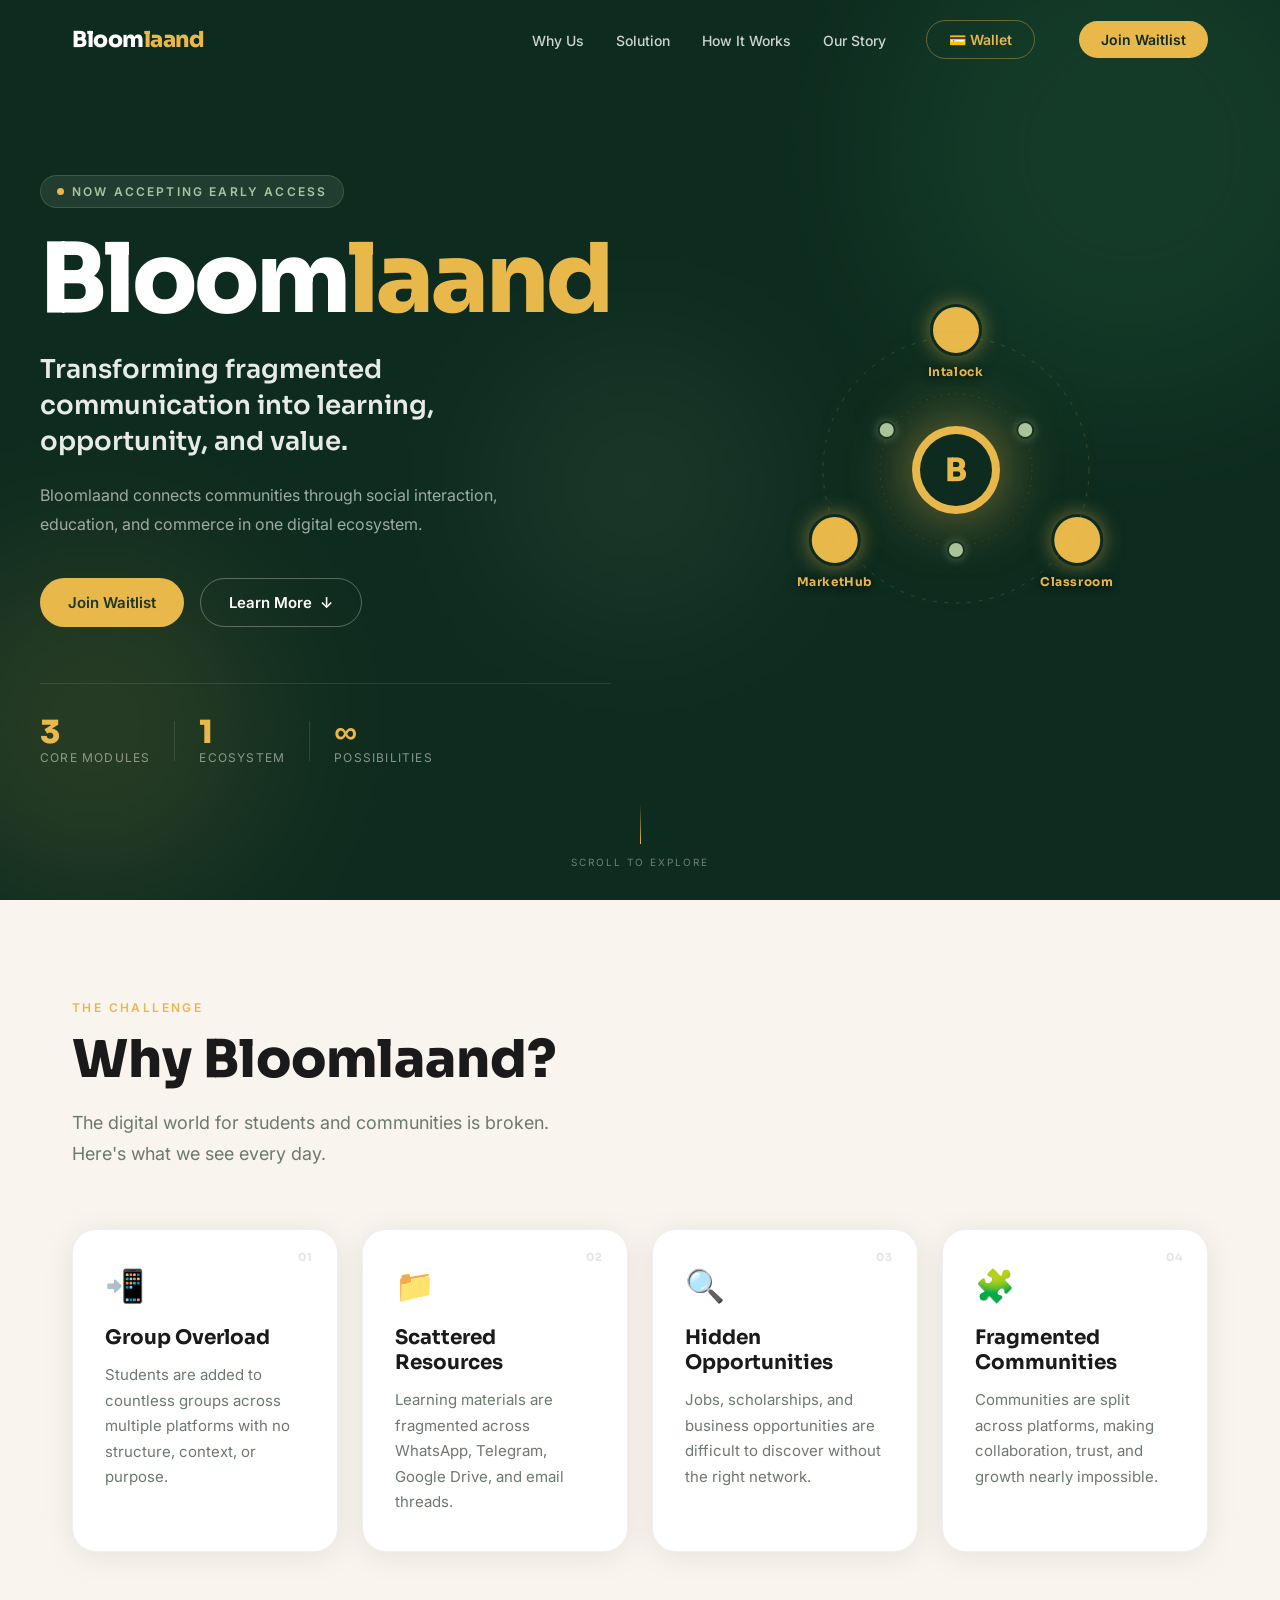
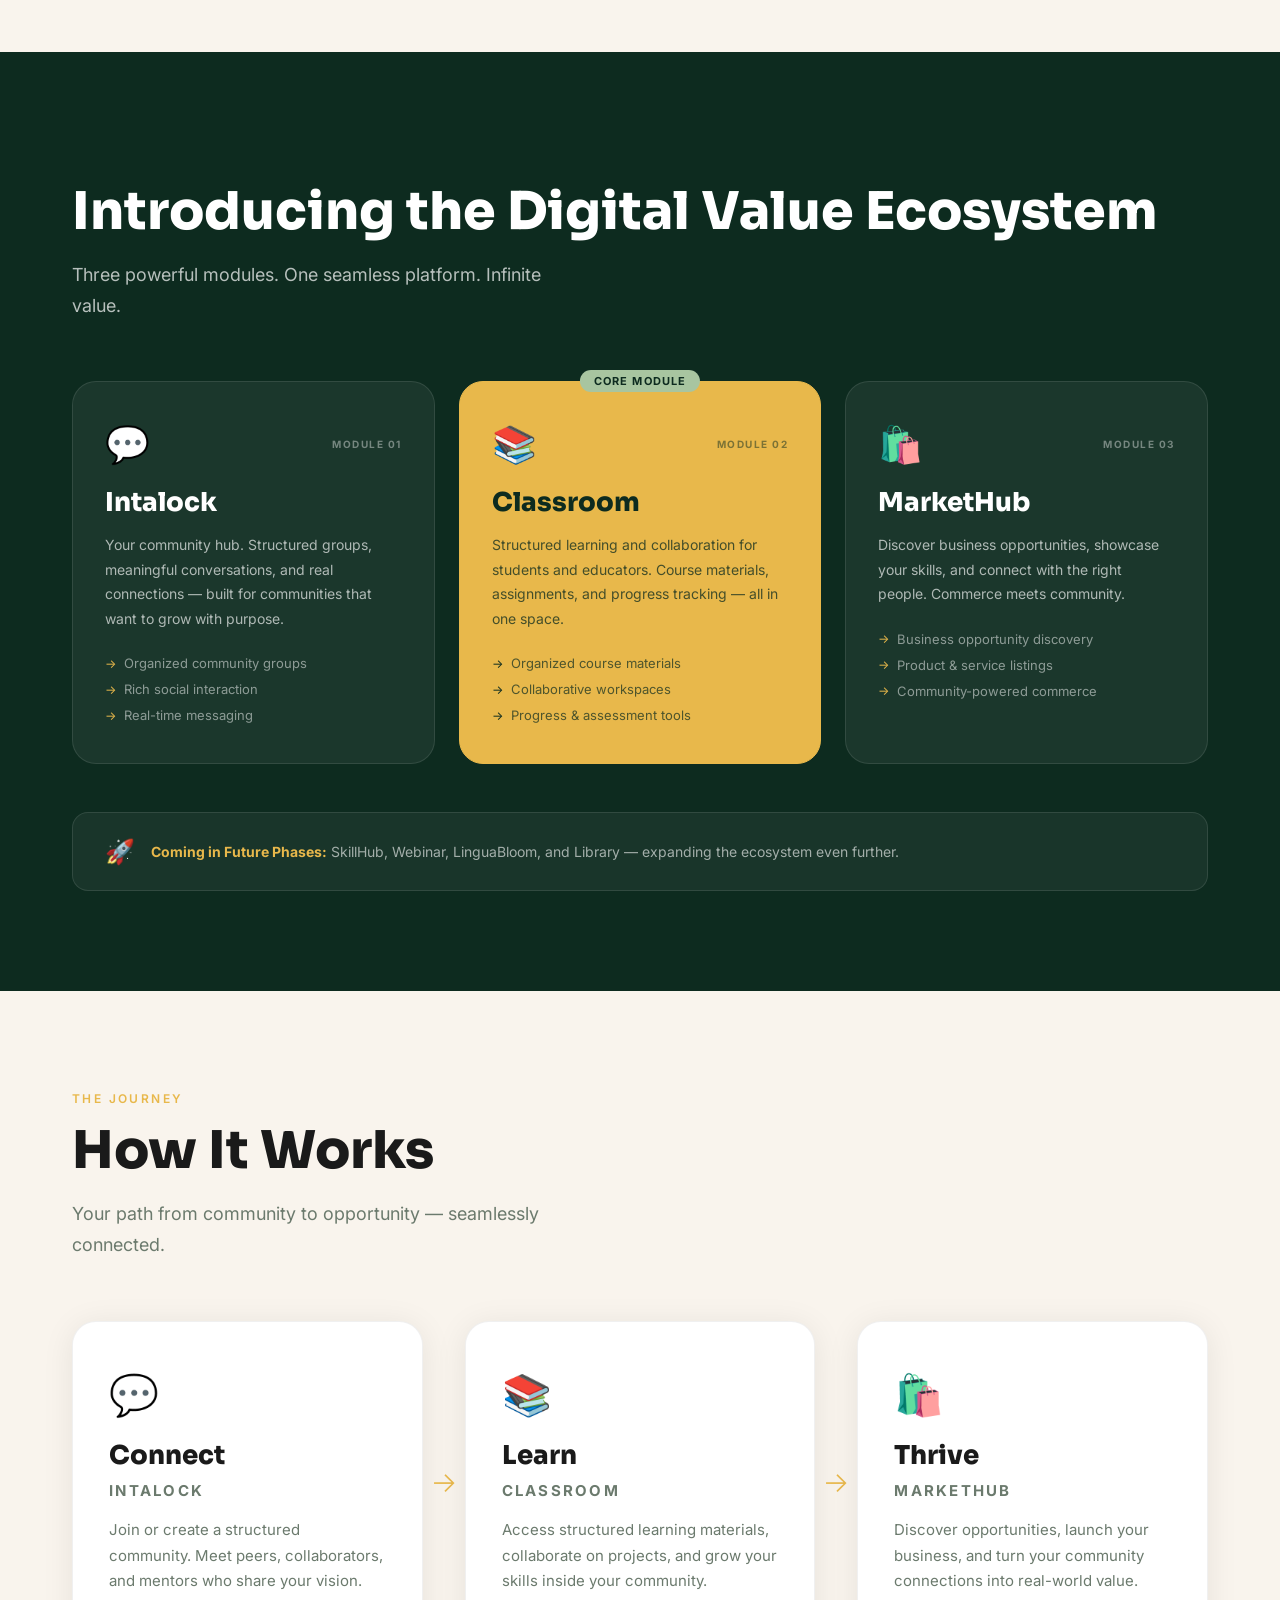
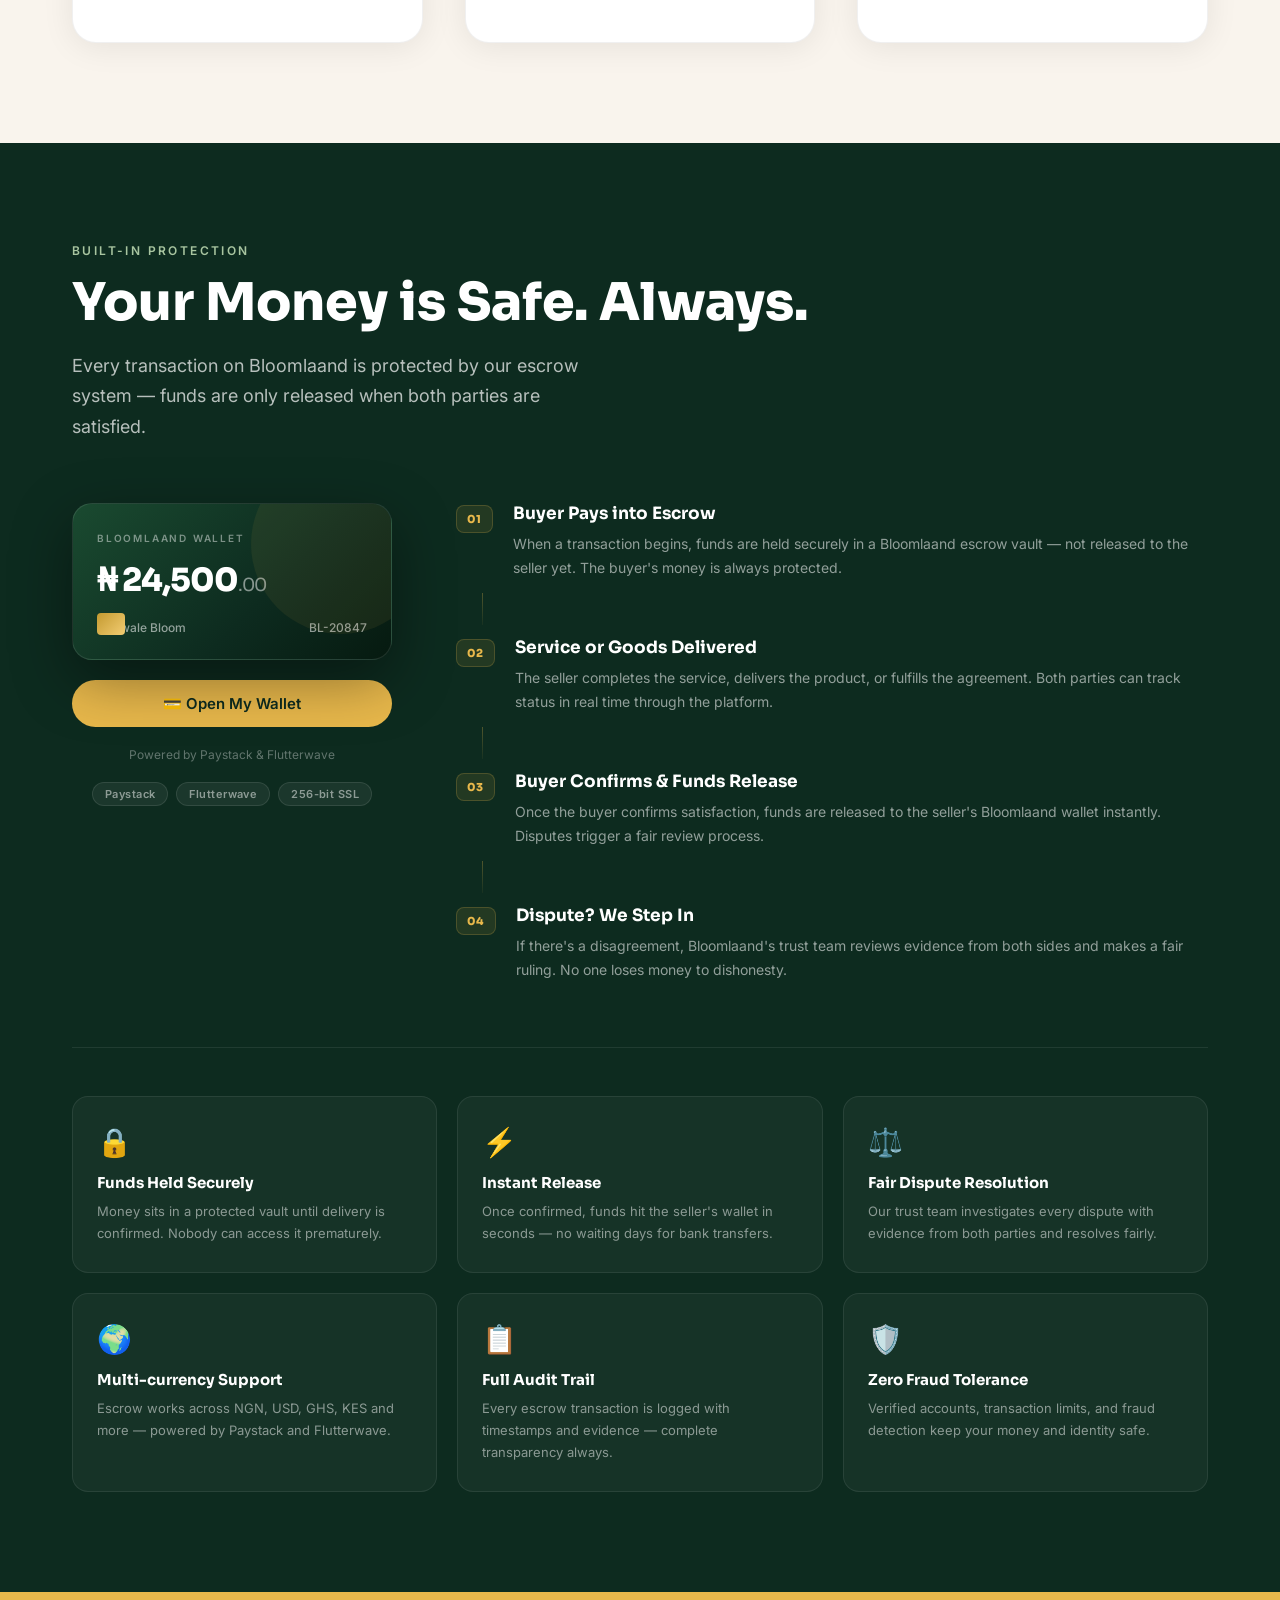
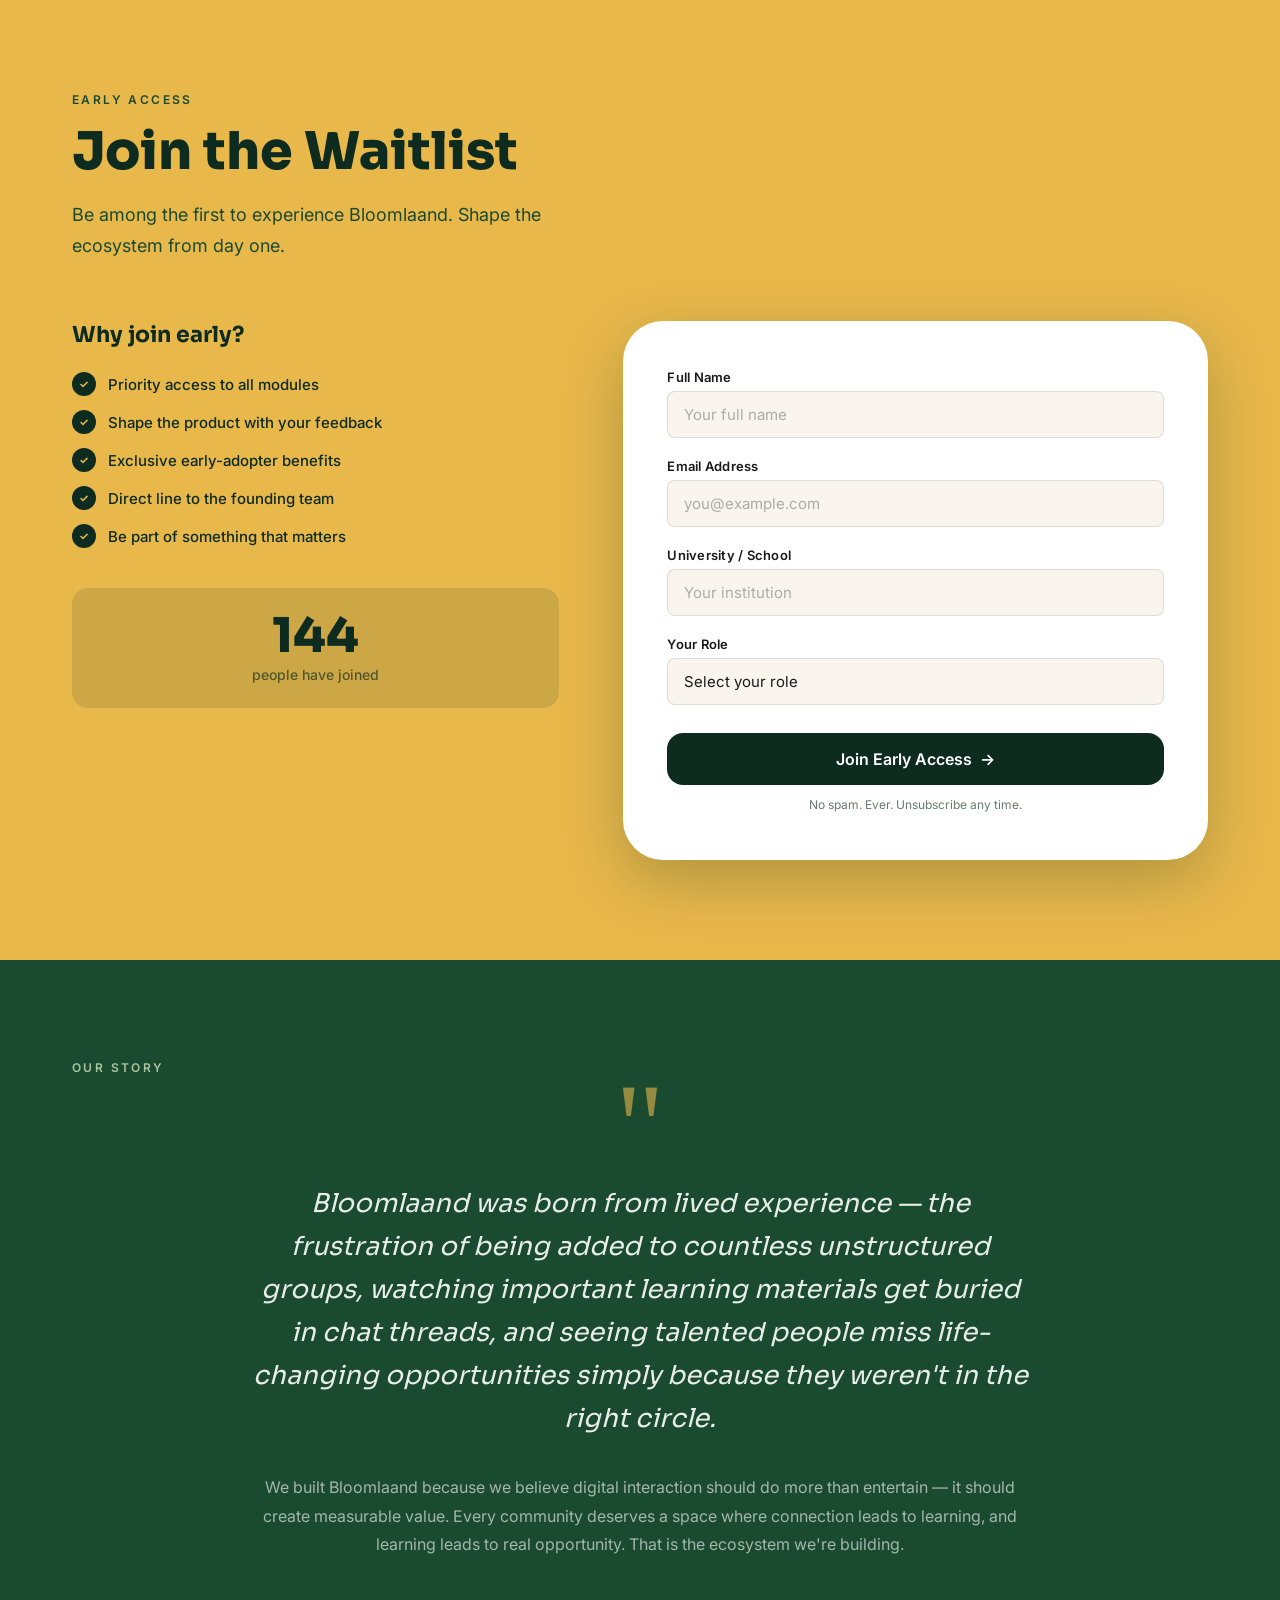
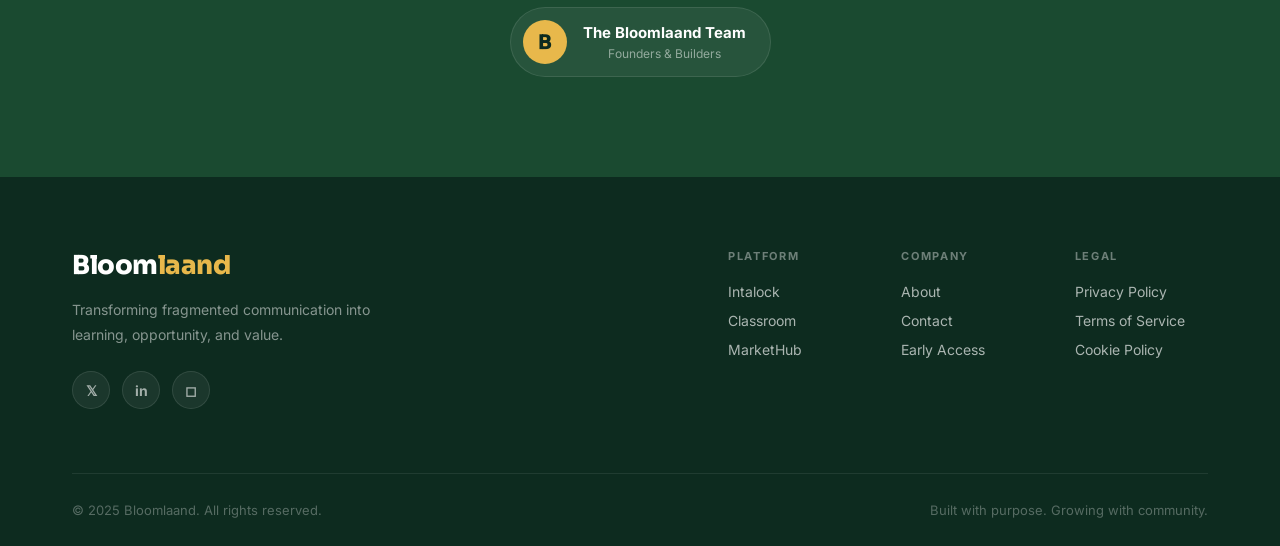
==== commit 4af1bfce: "added the wallet and an escrow system" ====
--- a/index.html
+++ b/index.html
@@ -21,6 +21,7 @@
         <li><a href="#how">How It Works</a></li>
         <li><a href="#founder">Our Story</a></li>
       </ul>
+      <a href="wallet.html" class="btn btn--nav btn--wallet">💳 Wallet</a>
       <a href="#waitlist" class="btn btn--nav">Join Waitlist</a>
       <button class="nav__toggle" id="navToggle" aria-label="Toggle menu">
         <span></span><span></span><span></span>
@@ -33,6 +34,7 @@
       <a href="#solution">Solution</a>
       <a href="#how">How It Works</a>
       <a href="#founder">Our Story</a>
+      <a href="wallet.html" class="nav__mobile-wallet">💳 Open Wallet</a>
       <a href="#waitlist" class="btn btn--nav">Join Waitlist</a>
     </div>
   </nav>
@@ -273,7 +275,112 @@
     </div>
   </section>
 
-  <!-- SECTION 5: WAITLIST -->
+  <!-- SECTION 5: WALLET & ESCROW -->
+  <section class="escrow section section--dark" id="escrow">
+    <div class="container">
+      <div class="section-label section-label--light">Built-in Protection</div>
+      <h2 class="section-title section-title--light">Your Money is Safe. Always.</h2>
+      <p class="section-intro section-intro--light">Every transaction on Bloomlaand is protected by our escrow system — funds are only released when both parties are satisfied.</p>
+
+      <div class="escrow__layout">
+
+        <!-- WALLET CARD PREVIEW -->
+        <div class="escrow__card-preview">
+          <div class="escrow__mini-card">
+            <div class="escrow__mini-card__label">Bloomlaand Wallet</div>
+            <div class="escrow__mini-card__balance">₦ 24,500<span>.00</span></div>
+            <div class="escrow__mini-card__row">
+              <span>Adewale Bloom</span>
+              <span>BL-20847</span>
+            </div>
+            <div class="escrow__mini-card__chip"></div>
+          </div>
+          <a href="wallet.html" class="btn btn--primary escrow__wallet-btn">
+            💳 Open My Wallet
+          </a>
+          <p class="escrow__wallet-note">Powered by Paystack & Flutterwave</p>
+          <div class="escrow__providers">
+            <div class="escrow__provider-badge">Paystack</div>
+            <div class="escrow__provider-badge">Flutterwave</div>
+            <div class="escrow__provider-badge">256-bit SSL</div>
+          </div>
+        </div>
+
+        <!-- ESCROW STEPS -->
+        <div class="escrow__steps">
+          <div class="escrow__step">
+            <div class="escrow__step-num">01</div>
+            <div class="escrow__step-body">
+              <h4>Buyer Pays into Escrow</h4>
+              <p>When a transaction begins, funds are held securely in a Bloomlaand escrow vault — not released to the seller yet. The buyer's money is always protected.</p>
+            </div>
+          </div>
+          <div class="escrow__connector"></div>
+          <div class="escrow__step">
+            <div class="escrow__step-num">02</div>
+            <div class="escrow__step-body">
+              <h4>Service or Goods Delivered</h4>
+              <p>The seller completes the service, delivers the product, or fulfills the agreement. Both parties can track status in real time through the platform.</p>
+            </div>
+          </div>
+          <div class="escrow__connector"></div>
+          <div class="escrow__step">
+            <div class="escrow__step-num">03</div>
+            <div class="escrow__step-body">
+              <h4>Buyer Confirms & Funds Release</h4>
+              <p>Once the buyer confirms satisfaction, funds are released to the seller's Bloomlaand wallet instantly. Disputes trigger a fair review process.</p>
+            </div>
+          </div>
+          <div class="escrow__connector"></div>
+          <div class="escrow__step">
+            <div class="escrow__step-num">04</div>
+            <div class="escrow__step-body">
+              <h4>Dispute? We Step In</h4>
+              <p>If there's a disagreement, Bloomlaand's trust team reviews evidence from both sides and makes a fair ruling. No one loses money to dishonesty.</p>
+            </div>
+          </div>
+        </div>
+
+      </div>
+
+      <!-- ESCROW FEATURES -->
+      <div class="escrow__features">
+        <div class="escrow__feature">
+          <div class="escrow__feature-icon">🔒</div>
+          <h4>Funds Held Securely</h4>
+          <p>Money sits in a protected vault until delivery is confirmed. Nobody can access it prematurely.</p>
+        </div>
+        <div class="escrow__feature">
+          <div class="escrow__feature-icon">⚡</div>
+          <h4>Instant Release</h4>
+          <p>Once confirmed, funds hit the seller's wallet in seconds — no waiting days for bank transfers.</p>
+        </div>
+        <div class="escrow__feature">
+          <div class="escrow__feature-icon">⚖️</div>
+          <h4>Fair Dispute Resolution</h4>
+          <p>Our trust team investigates every dispute with evidence from both parties and resolves fairly.</p>
+        </div>
+        <div class="escrow__feature">
+          <div class="escrow__feature-icon">🌍</div>
+          <h4>Multi-currency Support</h4>
+          <p>Escrow works across NGN, USD, GHS, KES and more — powered by Paystack and Flutterwave.</p>
+        </div>
+        <div class="escrow__feature">
+          <div class="escrow__feature-icon">📋</div>
+          <h4>Full Audit Trail</h4>
+          <p>Every escrow transaction is logged with timestamps and evidence — complete transparency always.</p>
+        </div>
+        <div class="escrow__feature">
+          <div class="escrow__feature-icon">🛡️</div>
+          <h4>Zero Fraud Tolerance</h4>
+          <p>Verified accounts, transaction limits, and fraud detection keep your money and identity safe.</p>
+        </div>
+      </div>
+
+    </div>
+  </section>
+
+  <!-- SECTION 6: WAITLIST -->
   <section class="waitlist section section--gold" id="waitlist">
     <div class="container">
       <div class="section-label section-label--dark">Early Access</div>
--- a/style.css
+++ b/style.css
@@ -660,7 +660,244 @@
   color: rgba(255,255,255,0.4);
 }
 
-/* ─── PROBLEM SECTION ─── */
+/* ─── WALLET NAV BUTTON ─── */
+.btn--wallet {
+  background: transparent;
+  color: var(--gold);
+  border: 1.5px solid rgba(232,184,75,0.4);
+  margin-right: 4px;
+}
+
+.btn--wallet:hover {
+  background: rgba(232,184,75,0.1);
+  border-color: var(--gold);
+  transform: translateY(-1px);
+}
+
+.nav__mobile-wallet {
+  color: var(--gold) !important;
+  font-weight: 700 !important;
+}
+
+/* ─── ESCROW SECTION ─── */
+.escrow { background: var(--green-deep); }
+
+.escrow__layout {
+  display: grid;
+  grid-template-columns: 320px 1fr;
+  gap: 64px;
+  align-items: start;
+  margin-bottom: 64px;
+}
+
+/* Mini wallet card */
+.escrow__card-preview {
+  display: flex;
+  flex-direction: column;
+  align-items: center;
+  gap: 20px;
+  position: sticky;
+  top: 100px;
+}
+
+.escrow__mini-card {
+  width: 100%;
+  background: linear-gradient(135deg, var(--green-mid) 0%, var(--green-deep) 60%, #061A10 100%);
+  border-radius: 20px;
+  padding: 28px 24px 24px;
+  border: 1px solid rgba(255,255,255,0.1);
+  box-shadow: 0 20px 60px rgba(0,0,0,0.4);
+  position: relative;
+  overflow: hidden;
+}
+
+.escrow__mini-card::before {
+  content: '';
+  position: absolute;
+  width: 180px;
+  height: 180px;
+  background: rgba(232,184,75,0.07);
+  border-radius: 50%;
+  top: -50px;
+  right: -40px;
+}
+
+.escrow__mini-card__label {
+  font-size: 10px;
+  font-weight: 600;
+  letter-spacing: 0.18em;
+  text-transform: uppercase;
+  color: rgba(255,255,255,0.45);
+  margin-bottom: 16px;
+}
+
+.escrow__mini-card__balance {
+  font-family: var(--font-display);
+  font-size: 32px;
+  font-weight: 800;
+  color: var(--white);
+  letter-spacing: -1px;
+  margin-bottom: 20px;
+}
+
+.escrow__mini-card__balance span {
+  font-size: 18px;
+  font-weight: 400;
+  color: rgba(255,255,255,0.5);
+}
+
+.escrow__mini-card__row {
+  display: flex;
+  justify-content: space-between;
+  font-size: 12px;
+  color: rgba(255,255,255,0.55);
+  font-weight: 500;
+}
+
+.escrow__mini-card__chip {
+  position: absolute;
+  width: 28px;
+  height: 22px;
+  background: linear-gradient(135deg, var(--gold-dark), var(--gold-light));
+  border-radius: 4px;
+  bottom: 24px;
+  left: 24px;
+}
+
+.escrow__wallet-btn {
+  width: 100%;
+  justify-content: center;
+  font-size: 15px;
+  padding: 14px;
+}
+
+.escrow__wallet-note {
+  font-size: 12px;
+  color: rgba(255,255,255,0.35);
+  text-align: center;
+}
+
+.escrow__providers {
+  display: flex;
+  gap: 8px;
+  flex-wrap: wrap;
+  justify-content: center;
+}
+
+.escrow__provider-badge {
+  font-size: 11px;
+  font-weight: 600;
+  color: rgba(255,255,255,0.5);
+  background: rgba(255,255,255,0.06);
+  border: 1px solid rgba(255,255,255,0.1);
+  padding: 4px 12px;
+  border-radius: 100px;
+  letter-spacing: 0.04em;
+}
+
+/* Escrow steps */
+.escrow__steps {
+  display: flex;
+  flex-direction: column;
+}
+
+.escrow__step {
+  display: flex;
+  gap: 20px;
+  align-items: flex-start;
+}
+
+.escrow__step-num {
+  font-family: var(--font-display);
+  font-size: 11px;
+  font-weight: 800;
+  letter-spacing: 0.1em;
+  color: var(--gold);
+  background: rgba(232,184,75,0.1);
+  border: 1px solid rgba(232,184,75,0.2);
+  border-radius: 8px;
+  padding: 6px 10px;
+  flex-shrink: 0;
+  margin-top: 2px;
+}
+
+.escrow__step-body h4 {
+  font-family: var(--font-display);
+  font-size: 17px;
+  font-weight: 700;
+  color: var(--white);
+  margin-bottom: 8px;
+}
+
+.escrow__step-body p {
+  font-size: 14px;
+  color: rgba(255,255,255,0.55);
+  line-height: 1.75;
+}
+
+.escrow__connector {
+  width: 1px;
+  height: 32px;
+  background: linear-gradient(to bottom, rgba(232,184,75,0.3), rgba(232,184,75,0.05));
+  margin-left: 26px;
+  margin: 12px 0 12px 26px;
+}
+
+/* Escrow features grid */
+.escrow__features {
+  display: grid;
+  grid-template-columns: repeat(3, 1fr);
+  gap: 20px;
+  padding-top: 48px;
+  border-top: 1px solid rgba(255,255,255,0.08);
+}
+
+.escrow__feature {
+  background: rgba(255,255,255,0.04);
+  border: 1px solid rgba(255,255,255,0.08);
+  border-radius: var(--radius-md);
+  padding: 28px 24px;
+  transition: var(--transition);
+}
+
+.escrow__feature:hover {
+  background: rgba(255,255,255,0.07);
+  border-color: rgba(232,184,75,0.25);
+  transform: translateY(-3px);
+}
+
+.escrow__feature-icon {
+  font-size: 28px;
+  margin-bottom: 14px;
+}
+
+.escrow__feature h4 {
+  font-family: var(--font-display);
+  font-size: 15px;
+  font-weight: 700;
+  color: var(--white);
+  margin-bottom: 8px;
+}
+
+.escrow__feature p {
+  font-size: 13px;
+  color: rgba(255,255,255,0.5);
+  line-height: 1.7;
+}
+
+/* Escrow responsive */
+@media (max-width: 1024px) {
+  .escrow__layout { grid-template-columns: 1fr; gap: 40px; }
+  .escrow__card-preview { position: static; max-width: 360px; margin: 0 auto; }
+  .escrow__features { grid-template-columns: repeat(2, 1fr); }
+}
+
+@media (max-width: 768px) {
+  .escrow__features { grid-template-columns: 1fr; }
+  .btn--wallet { display: none; }
+}
+
+
 .problem {
   background: var(--cream);
 }
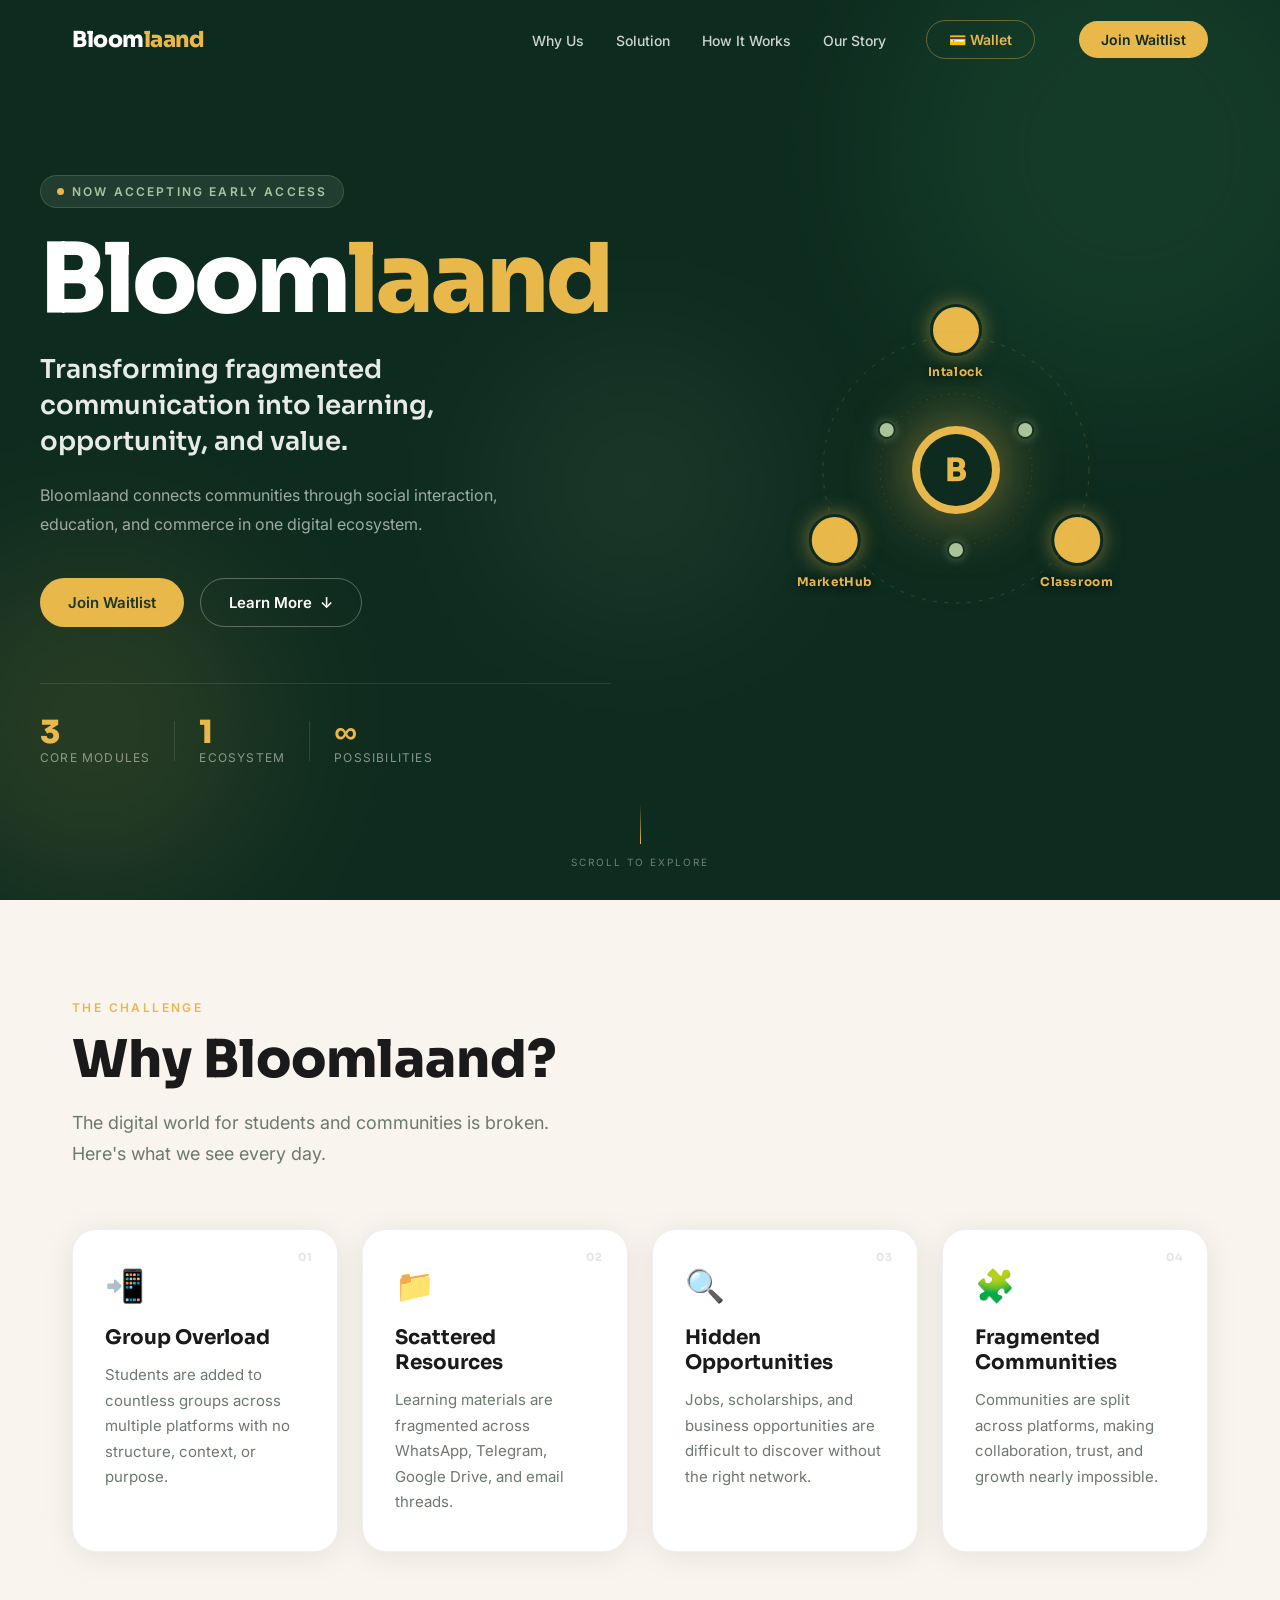
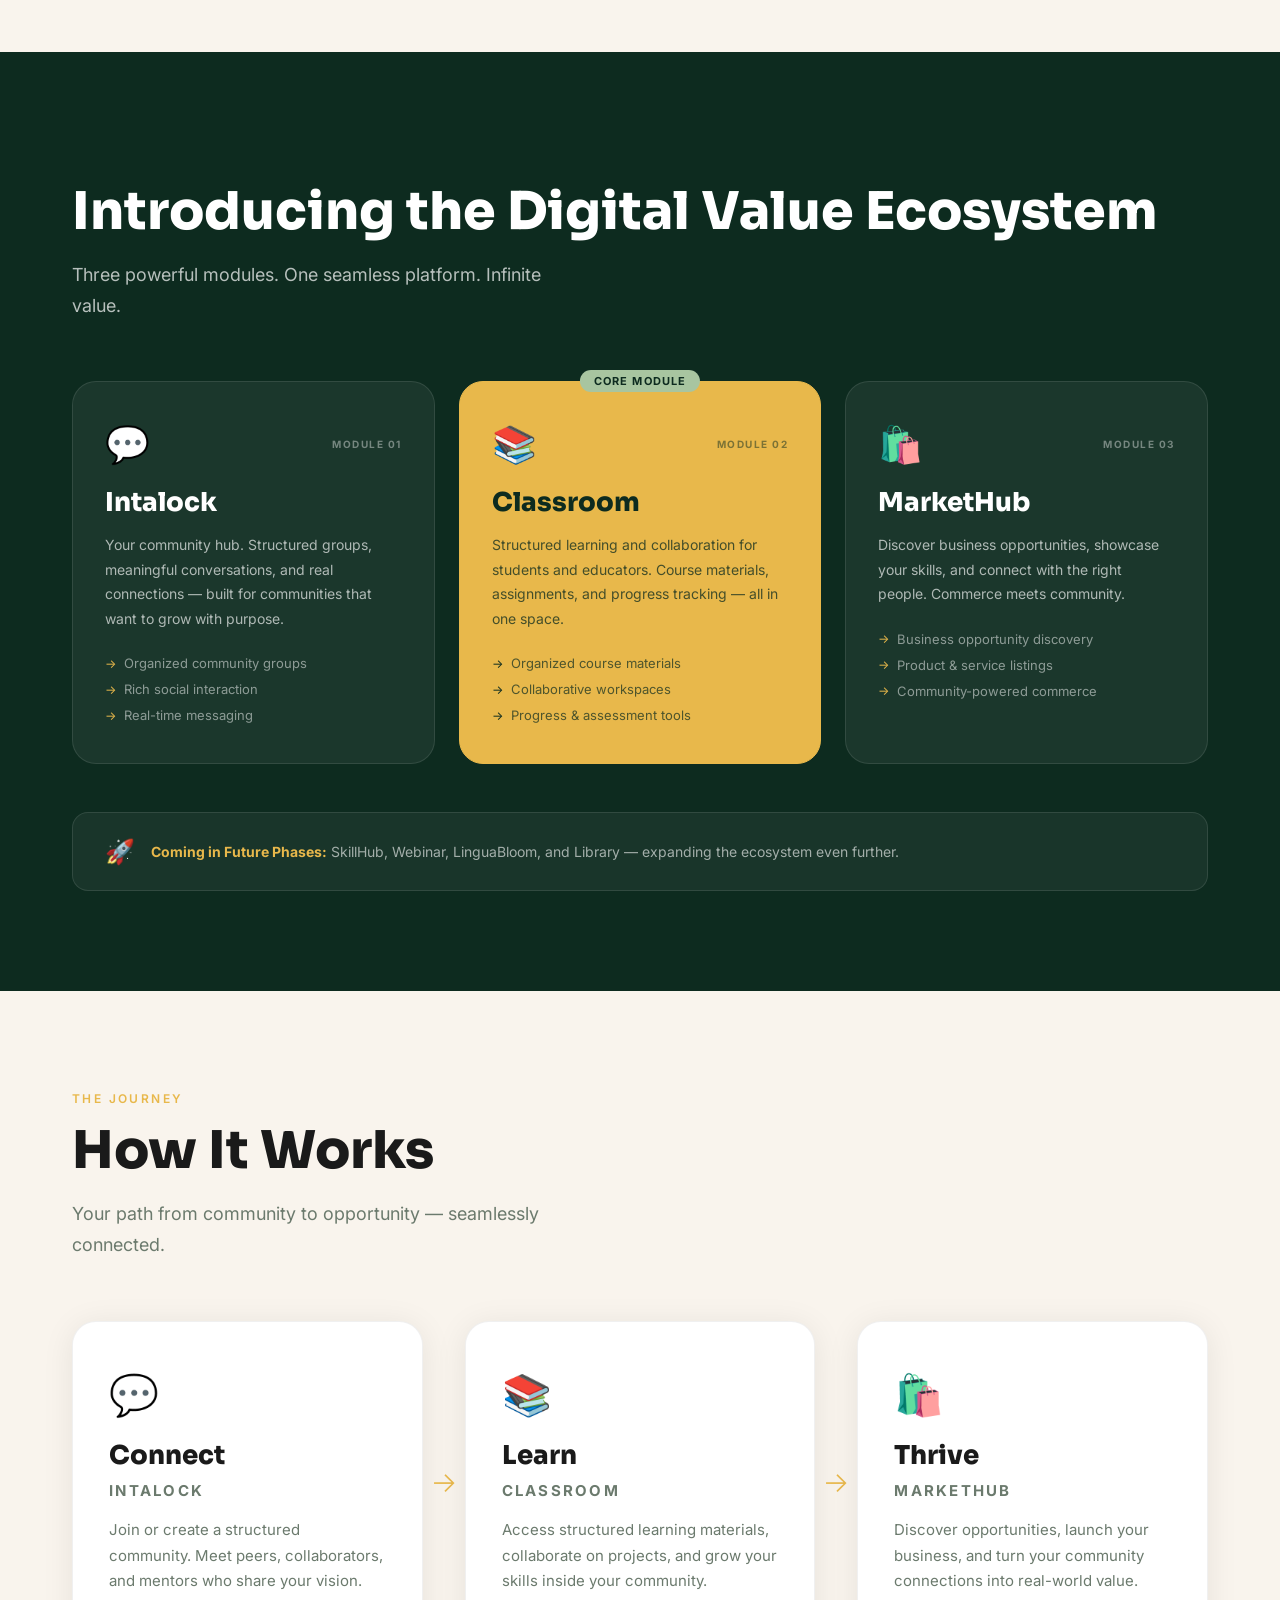
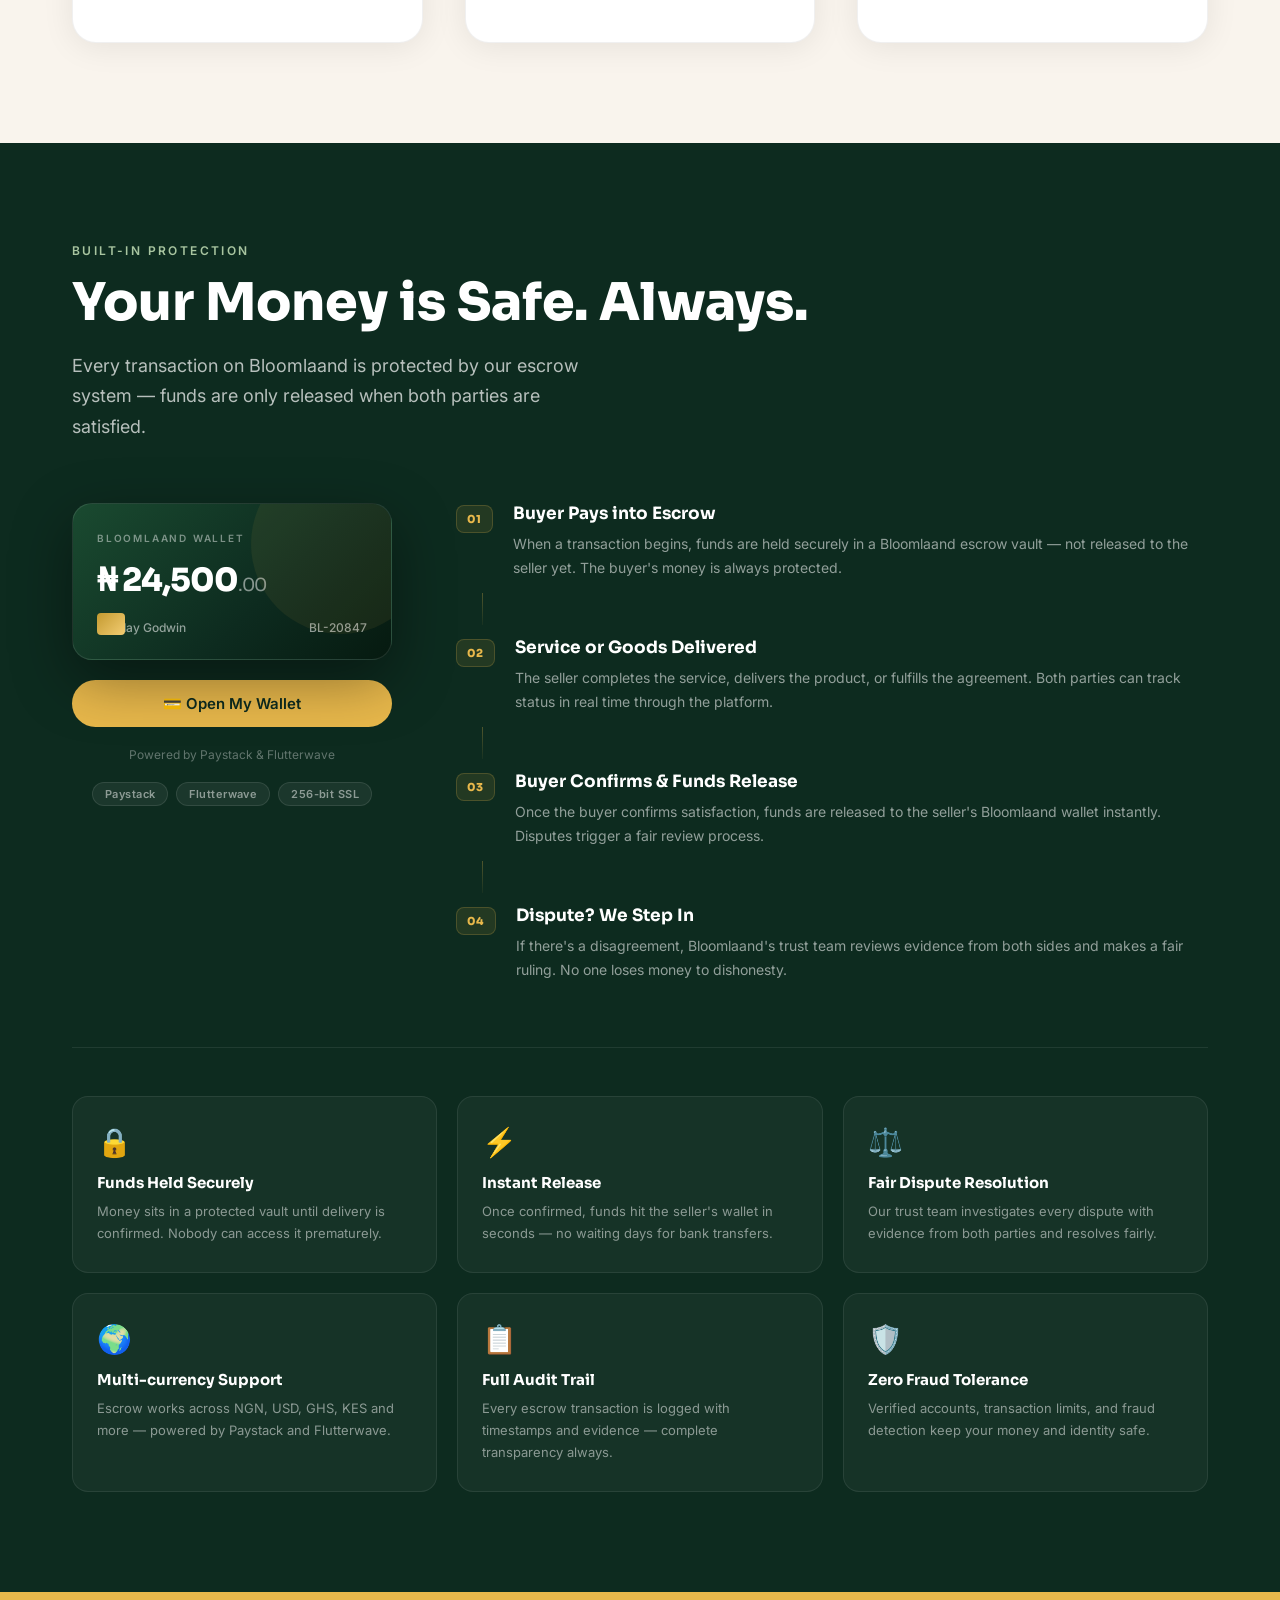
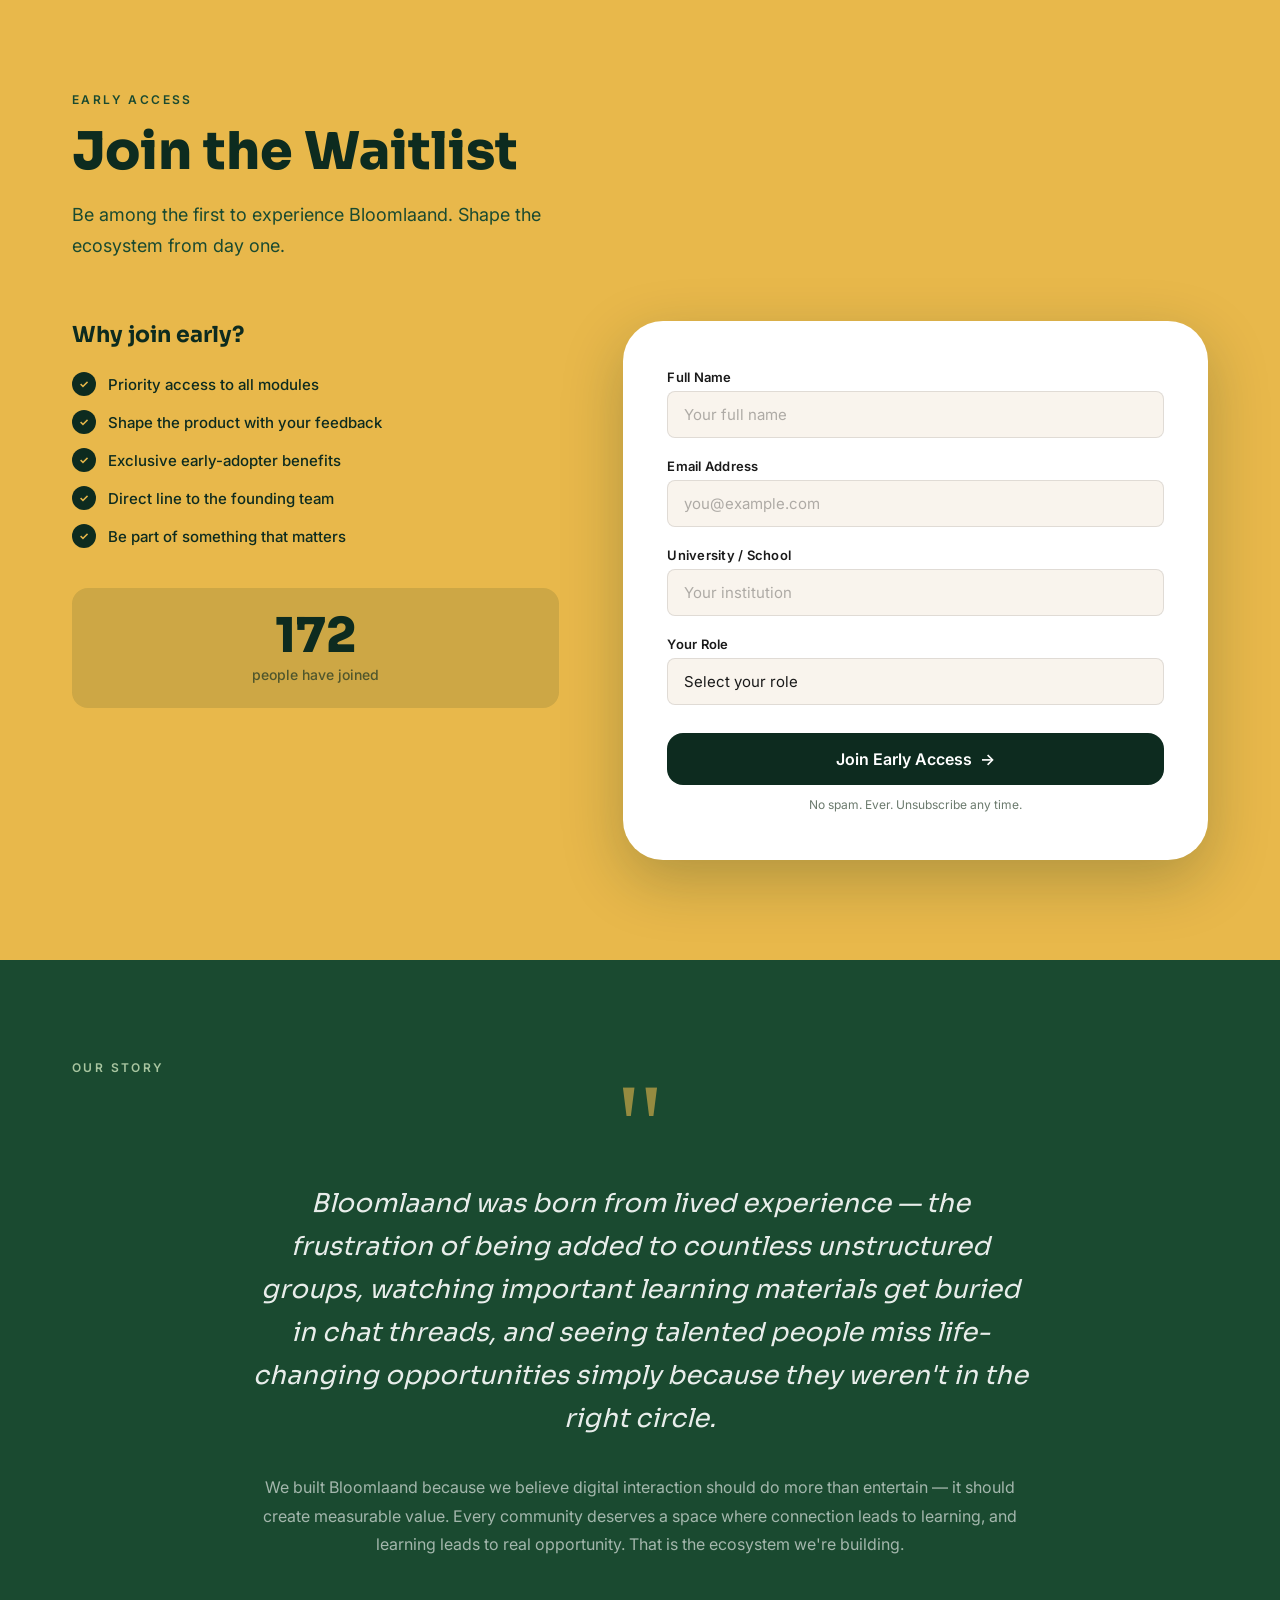
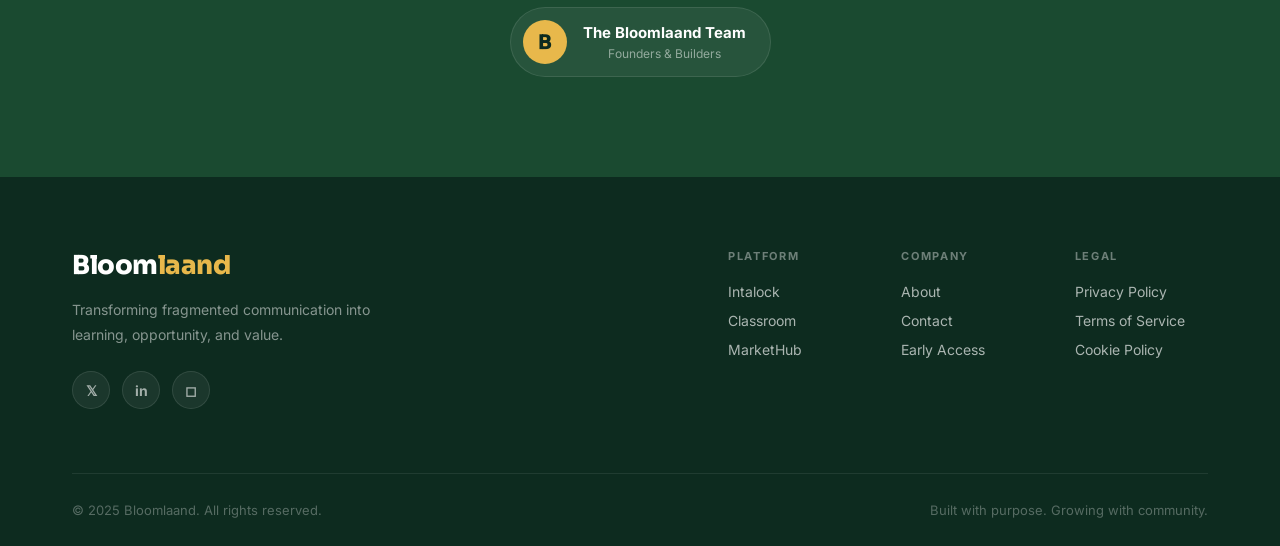
==== commit ee27bc08: "added a payment modal" ====
--- a/index.html
+++ b/index.html
@@ -290,7 +290,7 @@
             <div class="escrow__mini-card__label">Bloomlaand Wallet</div>
             <div class="escrow__mini-card__balance">₦ 24,500<span>.00</span></div>
             <div class="escrow__mini-card__row">
-              <span>Adewale Bloom</span>
+              <span>Sunday Godwin</span>
               <span>BL-20847</span>
             </div>
             <div class="escrow__mini-card__chip"></div>
--- a/style.css
+++ b/style.css
@@ -1170,6 +1170,30 @@
 }
 
 .flow__mobile { display: none; }
+
+/* ─── CUSTOM SCROLLBAR ─── */
+/* Cross-browser scrollbar styling for a modern, subtle look */
+* {
+  scrollbar-width: thin;
+  scrollbar-color: rgba(232,184,75,0.6) rgba(0,0,0,0.06);
+}
+
+/* WebKit browsers */
+*::-webkit-scrollbar { width: 12px; height: 12px; }
+*::-webkit-scrollbar-track { background: transparent; border-radius: 999px; }
+*::-webkit-scrollbar-thumb {
+  background: linear-gradient(180deg, rgba(232,184,75,0.95), rgba(108,92,231,0.85));
+  border-radius: 999px;
+  border: 3px solid rgba(0,0,0,0.0);
+}
+*::-webkit-scrollbar-thumb:hover { filter: brightness(1.03); }
+
+/* Slightly larger thumb for main scrollable regions */
+.nav__mobile::-webkit-scrollbar, .nav__mobile { scrollbar-width: thin; }
+.nav__mobile::-webkit-scrollbar-thumb { background: rgba(232,184,75,0.6); }
+.sidebar::-webkit-scrollbar { width: 10px; }
+.sidebar::-webkit-scrollbar-thumb { background: rgba(232,184,75,0.5); border-radius: 999px; }
+
 
 /* ─── WAITLIST ─── */
 .waitlist { background: var(--gold); }
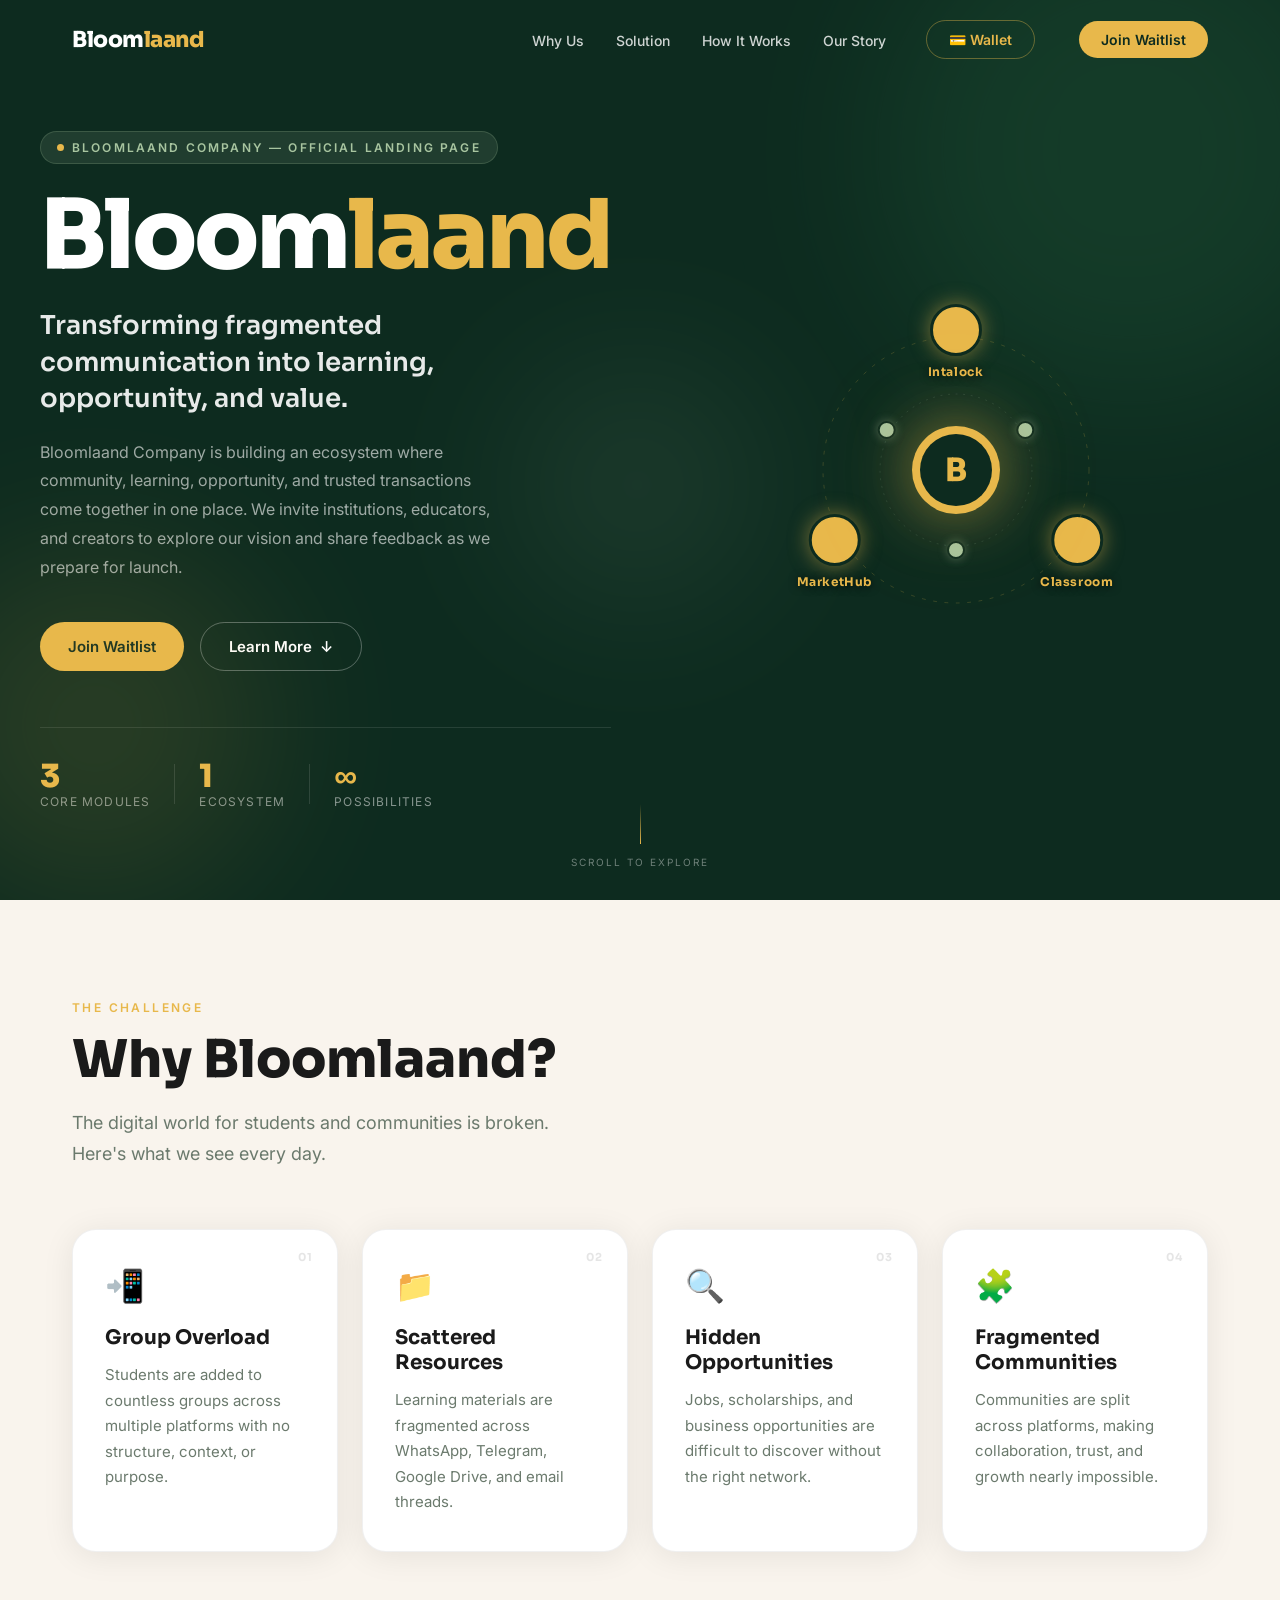
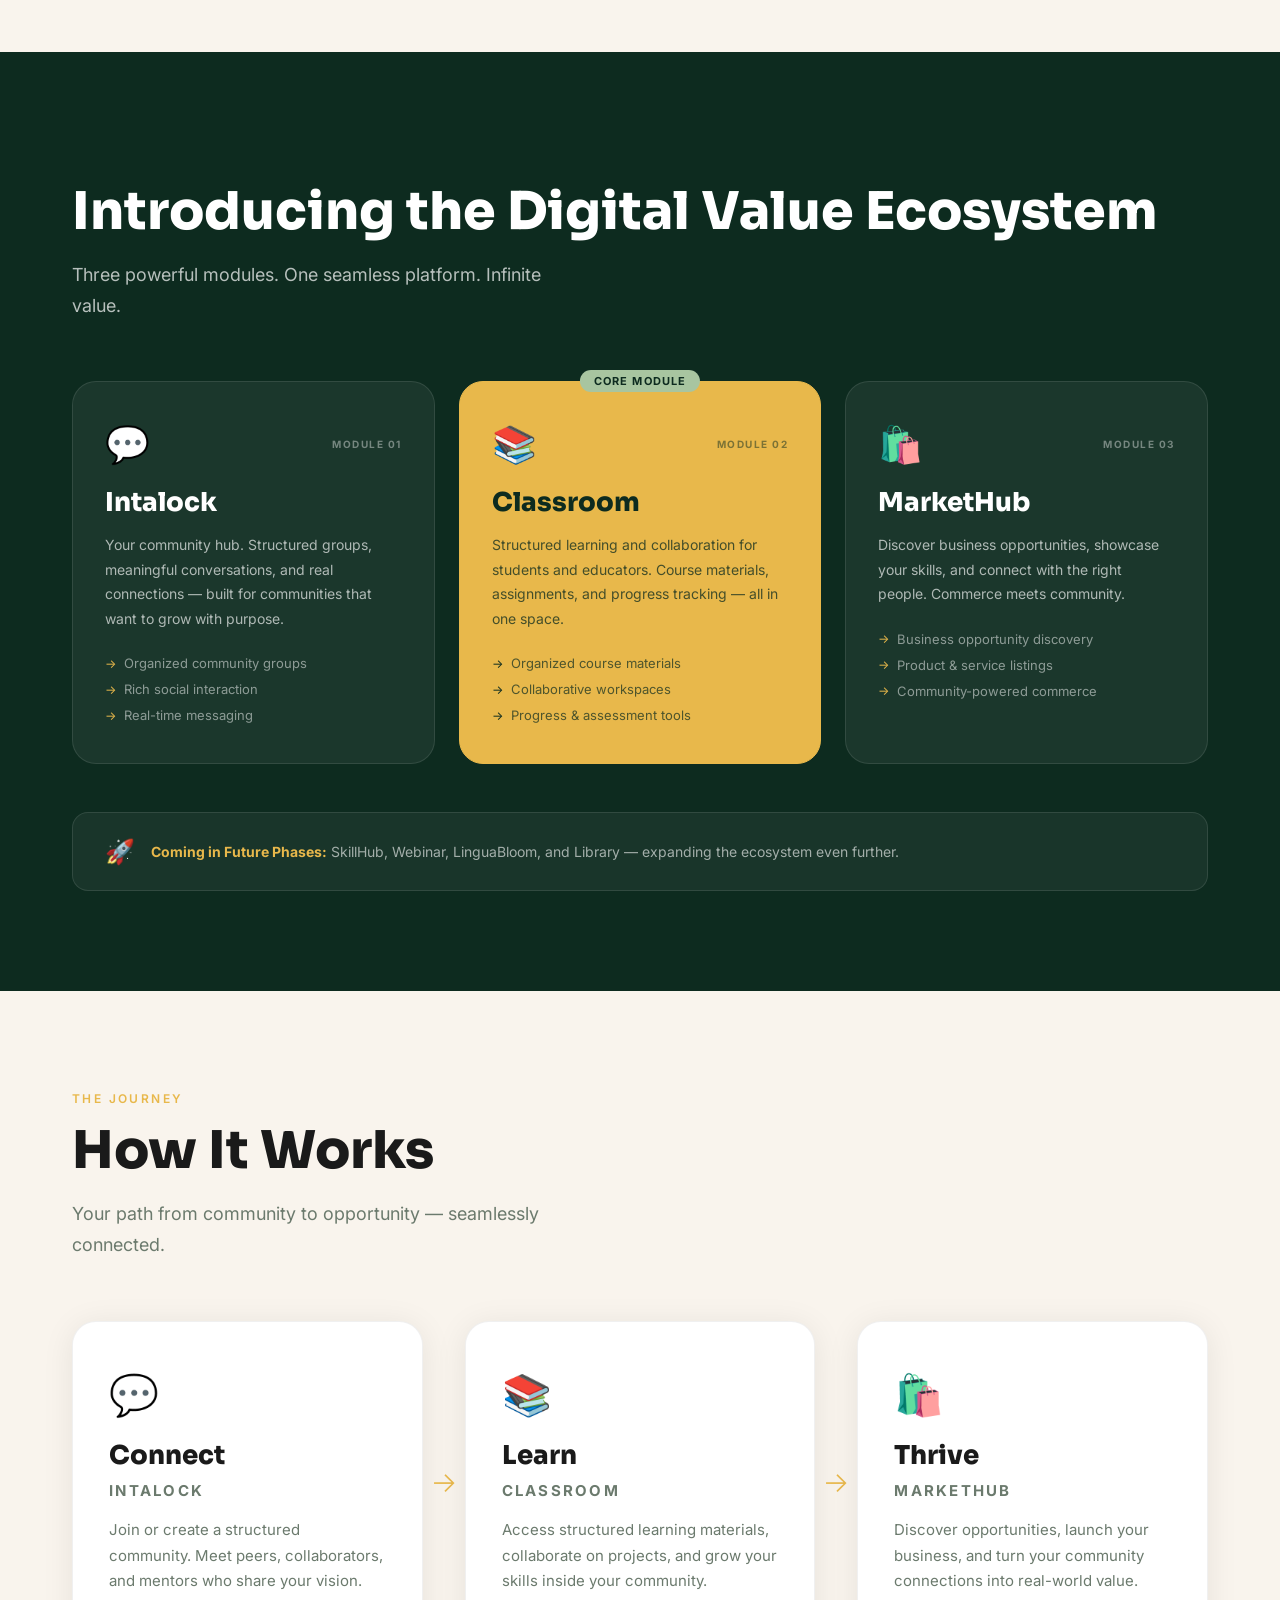
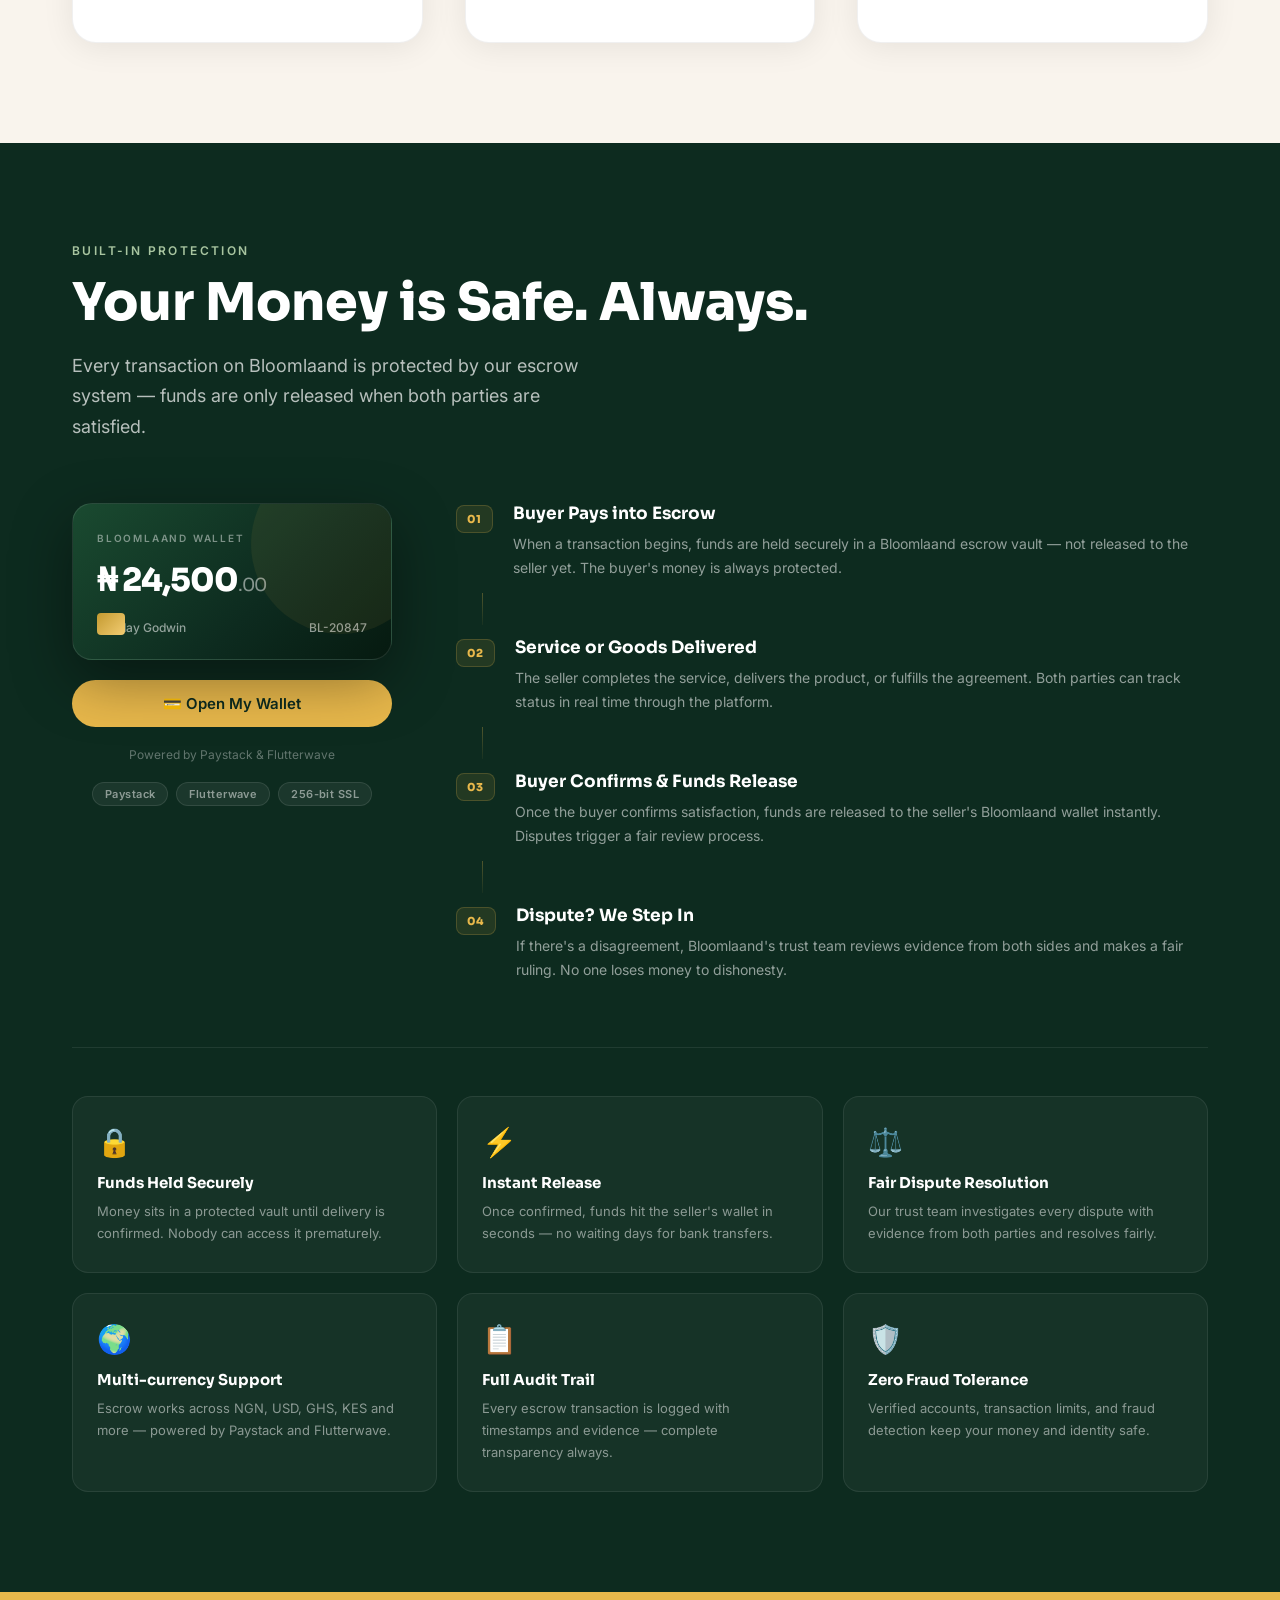
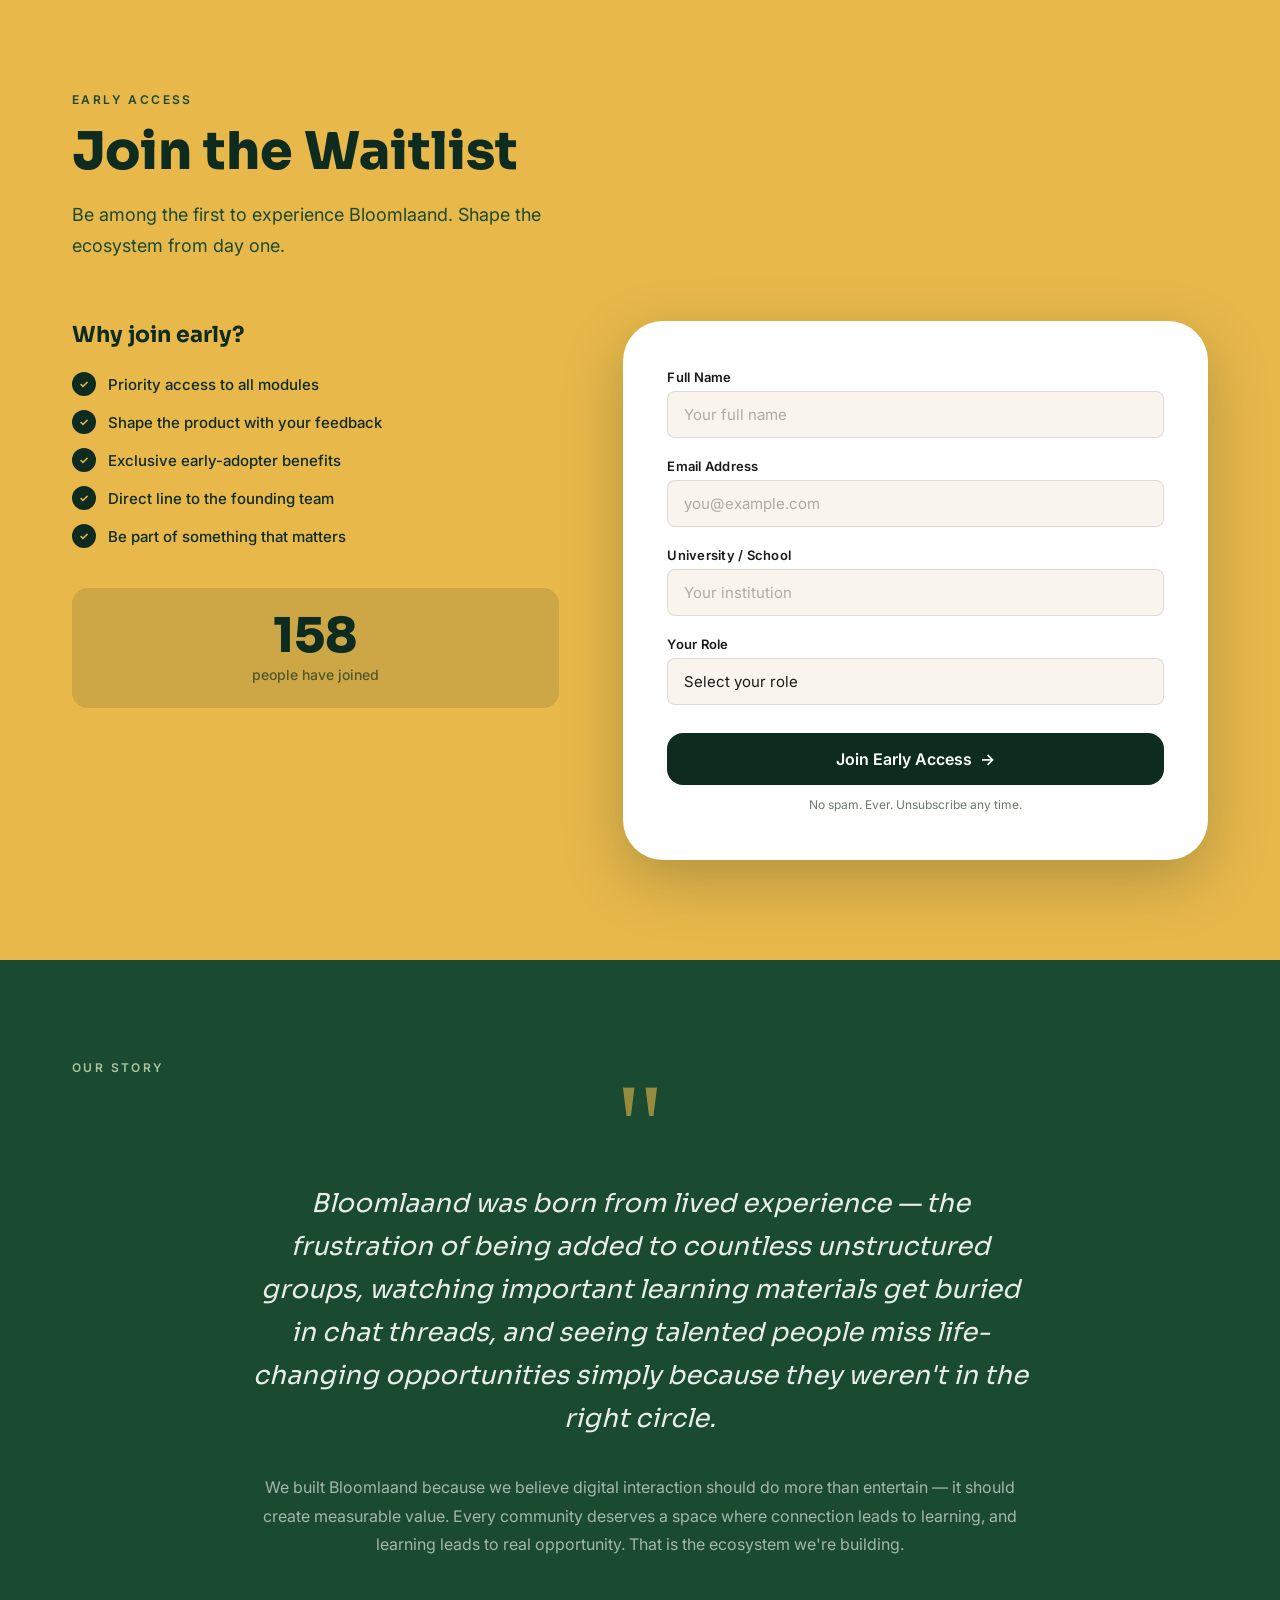
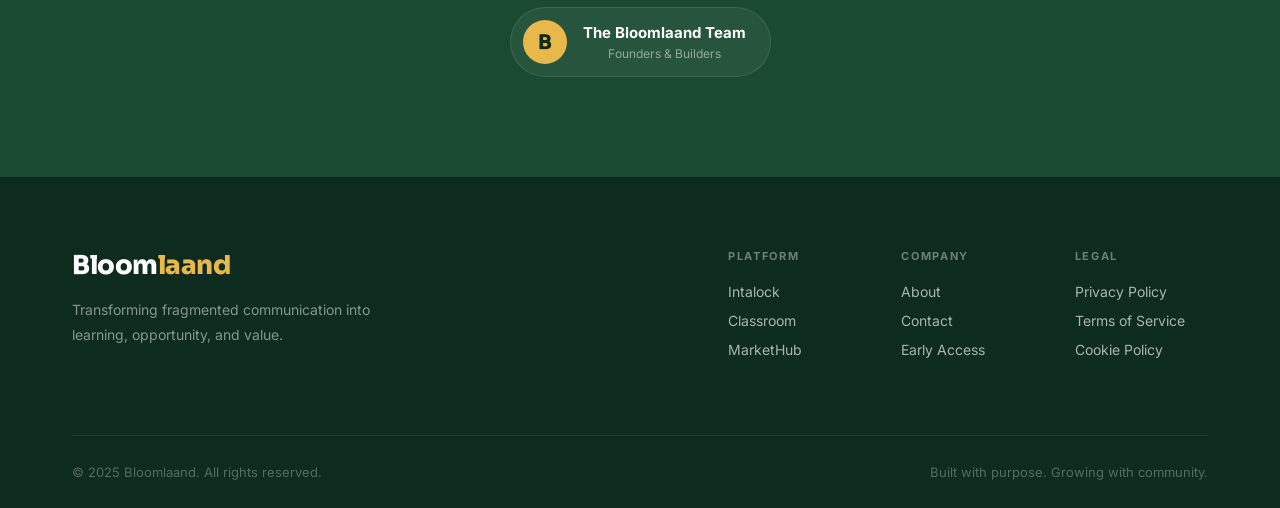
==== commit 85462411: "made the right gutter larger so the UI doesnt touch the edge and also added more info about the comp" ====
--- a/index.html
+++ b/index.html
@@ -3,7 +3,7 @@
 <head>
   <meta charset="UTF-8" />
   <meta name="viewport" content="width=device-width, initial-scale=1.0"/>
-  <title>Bloomlaand — Digital Value Ecosystem</title>
+  <title>Bloomlaand Company — Digital Value Ecosystem</title>
   <link rel="preconnect" href="https://fonts.googleapis.com"/>
   <link rel="preconnect" href="https://fonts.gstatic.com" crossorigin/>
   <link href="https://fonts.googleapis.com/css2?family=Sora:wght@300;400;600;700;800&family=Inter:wght@300;400;500;600&display=swap" rel="stylesheet"/>
@@ -49,14 +49,14 @@
     <div class="hero__content">
       <div class="hero__text">
         <div class="hero__eyebrow">
-          <span class="dot"></span> Now Accepting Early Access
+          <span class="dot"></span> Bloomlaand Company — Official Landing Page
         </div>
         <h1 class="hero__logo">Bloom<span>laand</span></h1>
         <h2 class="hero__headline">
           Transforming fragmented communication into learning, opportunity, and value.
         </h2>
         <p class="hero__sub">
-          Bloomlaand connects communities through social interaction, education, and commerce in one digital ecosystem.
+          Bloomlaand Company is building an ecosystem where community, learning, opportunity, and trusted transactions come together in one place. We invite institutions, educators, and creators to explore our vision and share feedback as we prepare for launch.
         </p>
         <div class="hero__cta">
           <a href="#waitlist" class="btn btn--primary">Join Waitlist</a>
@@ -470,11 +470,7 @@
         <div class="footer__brand">
           <a href="#" class="footer__logo">Bloom<span>laand</span></a>
           <p>Transforming fragmented communication into learning, opportunity, and value.</p>
-          <div class="footer__social">
-            <a href="#" aria-label="Twitter">𝕏</a>
-            <a href="#" aria-label="LinkedIn">in</a>
-            <a href="#" aria-label="Instagram">◻</a>
-          </div>
+          <!-- Social icons intentionally removed to reflect company branding -->
         </div>
         <div class="footer__links">
           <div class="footer__col">
